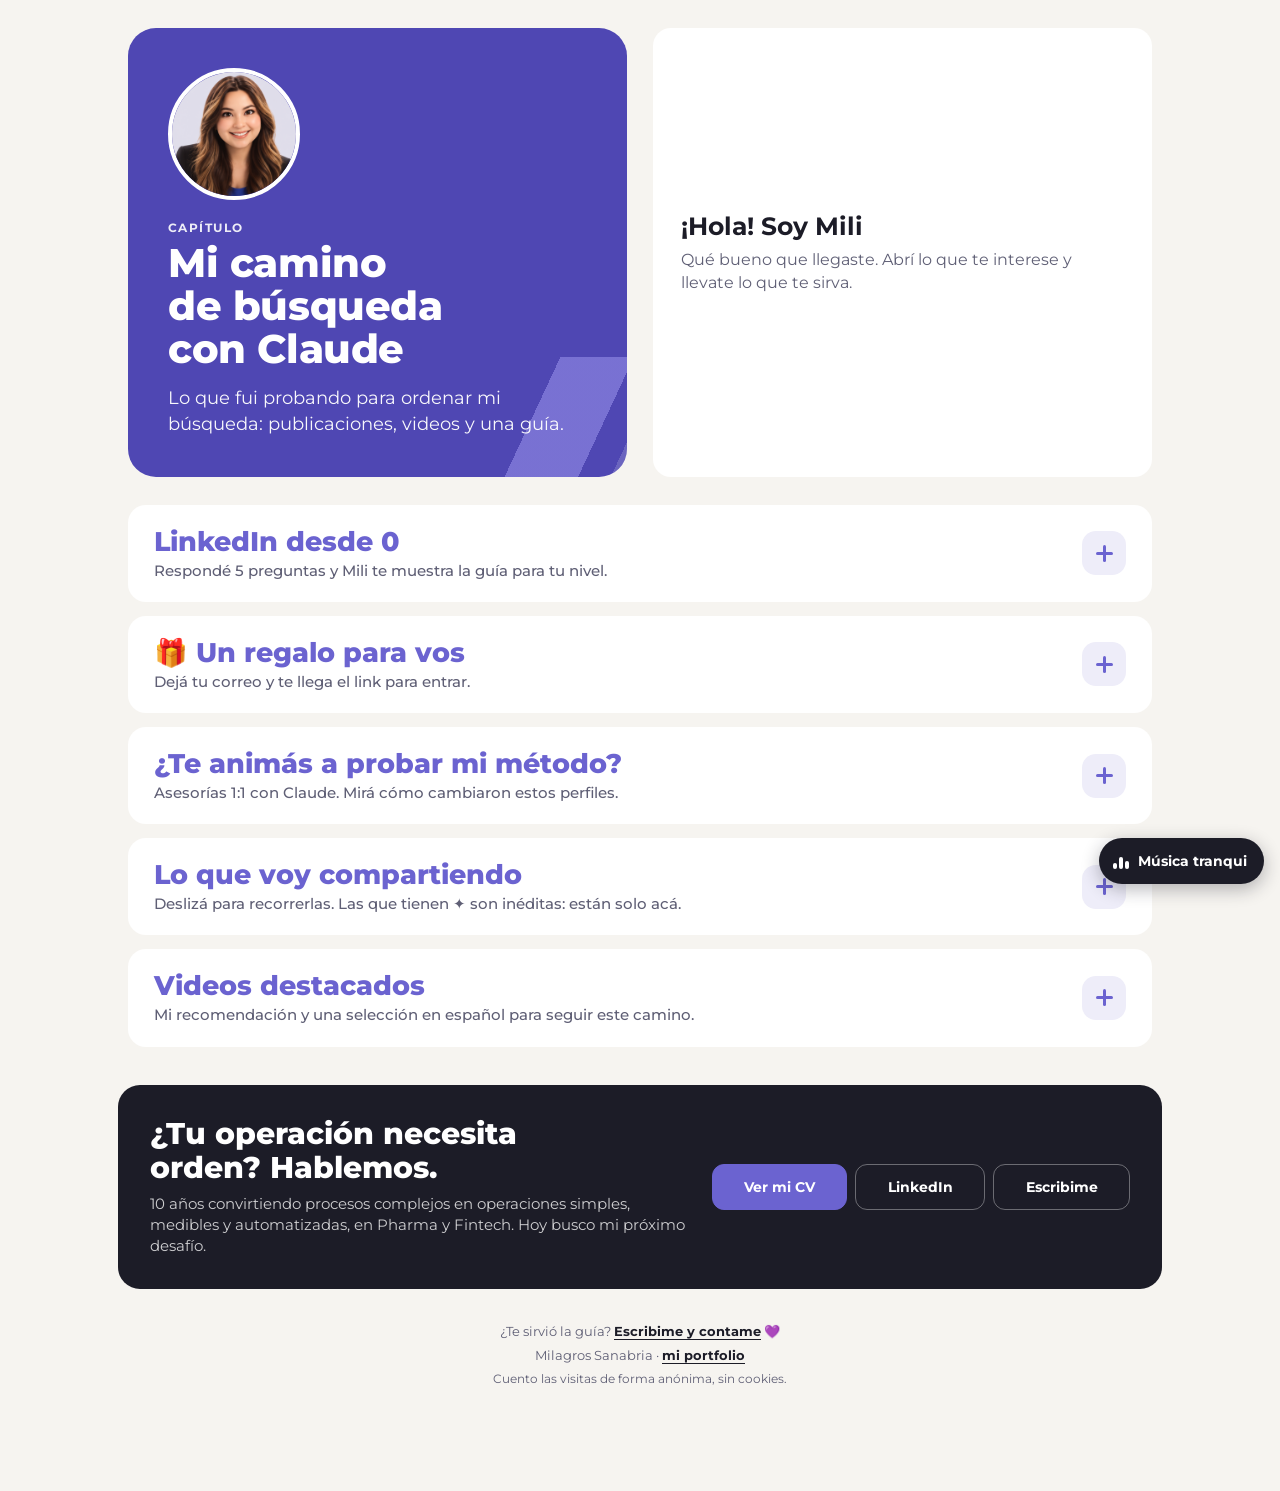
==== mi-camino/index.html @ 2a156b45 "Mi camino: link directo a la guía y visitas propias sin contar Co-Authored-By: Claude Opus 5.5 <nore" ====
<!doctype html>
<html lang="es">
<head>
<meta charset="utf-8">
<meta name="viewport" content="width=device-width, initial-scale=1, viewport-fit=cover">
<title>Mi camino de búsqueda con Claude · Milagros Sanabria</title>
<meta name="description" content="Capítulo de Milagros Sanabria: cómo ordenó su búsqueda laboral con Claude, sus publicaciones, videos y su guía completa con 10 prompts clave.">
<meta property="og:type" content="website">
<meta property="og:locale" content="es_AR">
<meta property="og:site_name" content="Milagros Sanabria">
<meta property="og:title" content="Mi camino de búsqueda con Claude">
<meta property="og:description" content="Publicaciones, guías y prompts para ordenar tu búsqueda laboral. Con Mili.">
<meta property="og:url" content="https://mila-ops-ia.github.io/mi-camino/">
<meta property="og:image" content="https://mila-ops-ia.github.io/mi-camino/img/og.jpg">
<meta property="og:image:width" content="1200">
<meta property="og:image:height" content="630">
<meta property="og:image:alt" content="Mili presenta Mi camino de búsqueda con Claude">
<meta name="twitter:card" content="summary_large_image">
<link href="https://fonts.googleapis.com/css2?family=Montserrat:wght@500;600;700;800&display=swap" rel="stylesheet">
<style>
:root { --violeta:#4f47b3; --medio:#6b63d0; --lila:#a29bf2; --suave:#eeedf9; --tinta:#1c1c27; --muted:#5f5f75; --fondo:#f6f4f0; --blanco:#fff; --linea:#e3e1f2; }
@media (prefers-color-scheme: dark) { :root { --violeta:#37318a; --medio:#a29bf2; --suave:#2a2842; --tinta:#f2f1fb; --muted:#b5b3cc; --fondo:#15141f; --blanco:#1f1e2e; --linea:#38365a; color-scheme:dark; } }
* { box-sizing:border-box; }
html, body { margin:0; }
html { scroll-behavior:smooth; }
@media (prefers-reduced-motion: reduce) { html { scroll-behavior:auto; } }
body { font-family:'Montserrat',Arial,sans-serif; background:var(--fondo); color:var(--tinta); }
a { color:inherit; text-decoration:none; }
a:focus-visible, button:focus-visible, .pista:focus-visible { outline:2px solid var(--medio); outline-offset:2px; }
.hoja { max-width:560px; margin:0 auto; }
.cab { background:var(--violeta); color:#fff; border-radius:0 0 28px 28px; padding:30px 26px; position:relative; overflow:hidden; text-align:center; }
.cab::after { content:''; position:absolute; right:-90px; bottom:-70px; width:320px; height:190px; background:linear-gradient(115deg,transparent 40%,rgba(162,155,242,.5) 40%,rgba(162,155,242,.5) 58%,transparent 58%,transparent 66%,rgba(255,255,255,.16) 66%,rgba(255,255,255,.16) 80%,transparent 80%); }
.cab > * { position:relative; z-index:1; }
.foto { width:112px; height:112px; border-radius:50%; object-fit:cover; border:4px solid #fff; margin:0 auto 12px; display:block; }
.eti { font-size:12px; font-weight:700; letter-spacing:.12em; text-transform:uppercase; opacity:.9; }
.cab h1 { margin:6px 0 0; font-size:27px; line-height:1.14; font-weight:800; letter-spacing:-.01em; text-wrap:balance; }
.cab p { margin:10px auto 0; font-size:15px; opacity:.96; max-width:360px; line-height:1.45; }
.mili { display:flex; gap:14px; align-items:flex-start; background:var(--blanco); border-radius:18px; padding:16px 18px; margin:16px 18px 0; }
.mili img { width:64px; height:64px; flex:none; border-radius:50%; object-fit:cover; object-position:50% 25%; border:2px solid var(--lila); background:#eeedf9; }
.mili b { font-size:16px; }
.mili p { margin:4px 0 0; font-size:13.5px; color:var(--muted); line-height:1.45; }
.lista { display:flex; flex-direction:column; gap:10px; padding:12px 18px 0; }
.enl { display:flex; align-items:center; gap:14px; background:var(--blanco); border-radius:18px; padding:16px 18px; transition:transform .12s; }
.enl:active { transform:scale(.985); }
.enl.prin { background:#1c1c27; color:#fff; }
.ico { width:44px; height:44px; flex:none; border-radius:14px; background:var(--suave); color:var(--medio); display:grid; place-items:center; }
.ico svg { width:22px; height:22px; fill:none; stroke:currentColor; stroke-width:2; stroke-linecap:round; stroke-linejoin:round; }
.prin .ico { background:#6b63d0; color:#fff; }
.txt { flex:1; min-width:0; display:flex; flex-direction:column; gap:1px; }
.txt b { font-size:17px; }
.txt small { font-size:13px; color:var(--muted); line-height:1.35; }
.prin .txt small { color:rgba(255,255,255,.75); }
.flecha { font-weight:800; color:var(--medio); font-size:18px; }
.prin .flecha { color:#fff; }

.pubs { max-width:1080px; margin:0 auto; padding:38px 18px 20px; }
.pubs > h2 { margin:0; font-size:27px; line-height:1.15; font-weight:800; color:var(--medio); text-wrap:balance; }
.pubs > p { margin:6px 0 0; color:var(--muted); font-size:14.5px; line-height:1.45; }
.chips { display:flex; gap:8px; overflow-x:auto; padding:16px 2px 14px; margin-inline:-2px; scrollbar-width:none; }
.chips::-webkit-scrollbar { display:none; }
.chip { flex:none; font:700 13.5px 'Montserrat',Arial,sans-serif; color:var(--tinta); background:var(--blanco); border:1.5px solid var(--linea); border-radius:999px; padding:10px 15px; cursor:pointer; }
.chip[aria-selected="true"] { background:var(--medio); border-color:var(--medio); color:var(--fondo); }
.visor { display:grid; gap:16px; background:var(--blanco); border-radius:22px; padding:12px; }
.marco { position:relative; min-width:0; }
.pista { display:flex; overflow-x:auto; scroll-snap-type:x mandatory; border-radius:14px; scrollbar-width:none; cursor:grab; touch-action:pan-x pan-y; aspect-ratio:4/5; background:var(--suave); user-select:none; -webkit-user-select:none; }
.pista::-webkit-scrollbar { display:none; }
.pista.arrastrando { cursor:grabbing; scroll-snap-type:none; }
.placa { flex:0 0 100%; width:100%; height:100%; scroll-snap-align:start; scroll-snap-stop:always; }
.placa img { display:block; width:100%; height:100%; object-fit:cover; pointer-events:none; -webkit-user-drag:none; }
.propia { display:flex; flex-direction:column; justify-content:center; gap:14px; padding:9%; height:100%; background:#1c1c27; color:#fff; }
.propia.clara { background:#f6f4f0; color:#1c1c27; }
.propia span { font-size:clamp(11px,2.8vw,13px); font-weight:800; letter-spacing:.09em; text-transform:uppercase; color:#a29bf2; }
.propia.clara span { color:#4f47b3; }
.propia h3 { margin:0; font-size:clamp(29px,7vw,42px); line-height:1.08; font-weight:800; text-wrap:balance; }
.propia h3 em { font-style:normal; color:#a29bf2; }
.propia p { margin:0; font-size:clamp(17px,4.2vw,23px); line-height:1.35; font-weight:600; }
.propia .antes { font-weight:500; color:#5f5f75; }
.propia hr { width:42px; margin:2px 0; border:0; border-top:3px solid #6b63d0; }
.nav { position:absolute; top:50%; width:44px; height:44px; margin-top:-22px; border:0; border-radius:50%; background:rgba(28,28,39,.84); color:#fff; font:800 22px/1 'Montserrat',Arial,sans-serif; cursor:pointer; display:grid; place-items:center; }
.nav.ant { left:8px; } .nav.sig { right:8px; }
.nav[disabled] { opacity:0; pointer-events:none; }
.puntos { display:flex; justify-content:center; align-items:center; gap:6px; min-height:26px; padding-top:9px; }
.punto { width:8px; height:8px; border-radius:50%; border:0; padding:0; background:var(--linea); cursor:pointer; position:relative; }
.punto::after { content:''; position:absolute; inset:-9px -3px; }
.punto[aria-current="true"] { width:22px; border-radius:6px; background:var(--medio); }
.cuerpo { min-width:0; padding:4px 8px 10px; display:flex; flex-direction:column; gap:10px; }
.quien { display:flex; align-items:center; gap:10px; }
.quien img { width:44px; height:44px; border-radius:50%; object-fit:cover; }
.quien b { display:block; font-size:15px; }
.quien small { color:var(--muted); font-size:12.5px; }
.sello { align-self:flex-start; font-size:11.5px; font-weight:800; letter-spacing:.06em; text-transform:uppercase; color:var(--fondo); background:var(--medio); border-radius:6px; padding:4px 8px; }
.cuerpo h3 { margin:2px 0 0; font-size:21px; line-height:1.2; font-weight:800; text-wrap:balance; }
.texto { margin:0; font-size:14.5px; font-weight:500; line-height:1.58; white-space:pre-line; overflow-wrap:anywhere; }
.siguiente { align-self:flex-start; margin-top:auto; font:700 14px 'Montserrat',Arial,sans-serif; color:var(--medio); background:none; border:0; padding:11px 0; cursor:pointer; }
.acceso { max-width:1080px; margin:0 auto; padding:30px 18px 6px; scroll-margin-top:12px; }
.acceso > h2 { margin:0; font-size:27px; line-height:1.15; font-weight:800; color:var(--medio); text-wrap:balance; }
.acceso > p { margin:6px 0 16px; color:var(--muted); font-size:14.5px; line-height:1.45; }
.acceso .lista { padding:0; }
.pubs, .videos { scroll-margin-top:12px; }
.miniindice { display:flex; flex-wrap:wrap; gap:6px; margin-top:11px; }
.miniindice a { font-size:12.5px; font-weight:700; color:var(--medio); background:var(--suave); border-radius:999px; padding:9px 12px; }
.miniindice a:hover { text-decoration:underline; }
.li0 { max-width:1080px; margin:0 auto; padding:30px 18px 6px; scroll-margin-top:12px; }
.li0 > h2 { margin:0; font-size:27px; line-height:1.15; font-weight:800; color:var(--medio); text-wrap:balance; }
.li0 > p { margin:6px 0 16px; color:var(--muted); font-size:14.5px; line-height:1.45; }
.liguia { display:grid; gap:14px; min-width:0; }
.licaja { background:var(--blanco); border-radius:22px; padding:20px 18px; display:grid; gap:16px; min-width:0; }
.limili { display:flex; gap:13px; align-items:flex-start; min-width:0; }
.limili img { width:62px; height:62px; flex:none; border-radius:50%; object-fit:cover; object-position:50% 25%; border:2px solid var(--lila); background:#eeedf9; }
.limili div { min-width:0; background:var(--suave); border-radius:4px 15px 15px 15px; padding:11px 14px; }
.limili b { display:block; font-size:11px; letter-spacing:.09em; text-transform:uppercase; color:var(--medio); }
.limili h3 { margin:2px 0 0; font-size:18px; line-height:1.25; font-weight:800; text-wrap:balance; outline:0; }
.limili p { margin:3px 0 0; font-size:14px; line-height:1.45; font-weight:500; }
.libarra { height:7px; border-radius:7px; background:var(--suave); overflow:hidden; }
.libarra i { display:block; height:100%; background:var(--medio); border-radius:7px; transition:width .25s; }
.liop { display:grid; gap:9px; }
.liop button { width:100%; text-align:left; font:600 14.5px/1.35 'Montserrat',Arial,sans-serif; color:var(--tinta); background:transparent; border:1.5px solid var(--linea); border-radius:13px; padding:13px 14px; min-height:48px; cursor:pointer; }
.liop button:hover { border-color:var(--medio); background:var(--suave); }
.liop button:focus-visible, .liacc button:focus-visible, .liniveles button:focus-visible, .licopia button:focus-visible { outline:2px solid var(--medio); outline-offset:2px; }
.liacc { display:flex; justify-content:space-between; align-items:center; gap:10px; color:var(--muted); font-size:12.5px; font-weight:600; }
.liacc button { font:700 13.5px 'Montserrat',Arial,sans-serif; color:var(--medio); background:none; border:0; padding:10px 0; cursor:pointer; }
.liniveles { display:flex; gap:7px; overflow-x:auto; scrollbar-width:none; padding:2px; }
.liniveles::-webkit-scrollbar { display:none; }
.liniveles button { flex:none; font:700 13px 'Montserrat',Arial,sans-serif; color:var(--tinta); background:transparent; border:1.5px solid var(--linea); border-radius:999px; padding:10px 14px; cursor:pointer; }
.liniveles button[aria-pressed="true"] { background:var(--medio); border-color:var(--medio); color:var(--fondo); }
.lipasos { list-style:none; margin:0; padding:0; display:grid; gap:0; counter-reset:li; }
.lipasos li { counter-increment:li; display:grid; grid-template-columns:34px minmax(0,1fr); gap:11px; padding:11px 0; border-bottom:1px solid var(--linea); }
.lipasos li:last-child { border-bottom:0; }
.lipasos li::before { content:counter(li); width:34px; height:34px; border-radius:50%; background:var(--medio); color:var(--fondo); font-weight:800; font-size:14px; display:grid; place-items:center; }
.lipasos b { display:block; font-size:15px; line-height:1.3; }
.lipasos span { display:block; margin-top:2px; color:var(--muted); font-size:13.5px; line-height:1.45; font-weight:500; }
.licopia { background:#24233a; color:#f1f0ff; border-radius:13px; overflow:hidden; min-width:0; }
.licopia > div { display:flex; justify-content:space-between; align-items:center; gap:10px; padding:7px 8px 7px 14px; border-bottom:1px solid rgba(255,255,255,.14); font-size:12px; font-weight:700; }
.licopia button { font:700 12px 'Montserrat',Arial,sans-serif; color:#f1f0ff; background:rgba(255,255,255,.14); border:0; border-radius:7px; padding:8px 12px; cursor:pointer; }
.licopia pre { margin:0; padding:13px 14px; font:13px/1.55 ui-monospace,Menlo,monospace; white-space:pre-wrap; overflow-wrap:anywhere; }
@media screen and (min-width:900px) {
  .li0 { padding:34px 28px 6px; }
  .li0 > h2 { font-size:34px; }
  .licaja { padding:26px; }
  .liop { grid-template-columns:repeat(3,minmax(0,1fr)); }
  .liguia { display:grid; grid-template-columns:minmax(0,1.05fr) minmax(0,1fr); gap:26px; align-items:start; }
}
.videos { max-width:1080px; margin:0 auto; padding:26px 18px 6px; }
.videos > h2 { margin:0; font-size:27px; line-height:1.15; font-weight:800; color:var(--medio); text-wrap:balance; }
.videos > p { margin:6px 0 16px; color:var(--muted); font-size:14.5px; line-height:1.45; }
.vfiltros { display:flex; gap:8px; overflow-x:auto; padding:0 2px 14px; margin-inline:-2px; scrollbar-width:none; }
.vfiltros::-webkit-scrollbar { display:none; }
.chip[aria-pressed="true"] { background:var(--medio); border-color:var(--medio); color:var(--fondo); }
.vpista { display:flex; gap:12px; overflow-x:auto; scroll-snap-type:x proximity; scrollbar-width:none; cursor:grab; padding-bottom:4px; user-select:none; -webkit-user-select:none; }
.vpista::-webkit-scrollbar { display:none; }
.vpista.arrastrando { cursor:grabbing; scroll-snap-type:none; }
.vpista.arrastrando .play, .vpista.arrastrando a { pointer-events:none; }
.video { flex:0 0 min(86%,340px); scroll-snap-align:start; display:flex; flex-direction:column; gap:12px; background:var(--blanco); border-radius:20px; padding:10px; min-width:0; }
.video.fav { box-shadow:inset 0 0 0 2px var(--medio); }
.dur { position:absolute; right:7px; bottom:7px; background:rgba(28,28,39,.88); color:#fff; font-size:11.5px; font-style:normal; font-weight:700; border-radius:5px; padding:3px 6px; }
.vnav { display:none; justify-content:flex-end; gap:8px; padding-top:10px; }
.vnav button { width:44px; height:44px; border-radius:50%; border:1.5px solid var(--linea); background:var(--blanco); color:var(--tinta); font:800 20px/1 'Montserrat',Arial,sans-serif; cursor:pointer; }
.vnav button:disabled { opacity:.35; cursor:default; }
.vnota { margin:10px 0 0; color:var(--muted); font-size:12.5px; line-height:1.45; }
.pantalla { position:relative; aspect-ratio:16/9; border-radius:14px; overflow:hidden; background:#1c1c27; min-width:0; }
.pantalla iframe { position:absolute; inset:0; width:100%; height:100%; border:0; }
.play { position:absolute; inset:0; width:100%; height:100%; padding:0; border:0; background:none; cursor:pointer; display:block; }
.play img { display:block; width:100%; height:100%; object-fit:cover; }
.play span { position:absolute; left:50%; top:50%; width:68px; height:48px; margin:-24px 0 0 -34px; border-radius:13px; background:#6b63d0; display:grid; place-items:center; transition:transform .12s; }
.play:hover span { transform:scale(1.08); }
.play svg { width:22px; height:22px; fill:#fff; }
.play:focus-visible { outline:3px solid var(--lila); outline-offset:-3px; }
.dato { min-width:0; padding:2px 8px 8px; display:flex; flex-direction:column; gap:7px; justify-content:center; }
.estrellas { color:#e8a100; font-size:21px; letter-spacing:2px; line-height:1; }
.dato small { color:var(--muted); font-size:12.5px; font-weight:700; }
.dato { flex:1; justify-content:flex-start; }
.dato h3 { margin:0; font-size:16.5px; line-height:1.25; font-weight:800; }
.dato p { margin:0; color:var(--muted); font-size:13.5px; font-weight:500; line-height:1.45; }
.dato a { align-self:flex-start; margin-top:auto; color:var(--medio); font-size:13.5px; font-weight:700; padding-block:9px; }
.estrellas { font-size:17px; }
@media screen and (min-width:900px) {
  .mili { align-items:center; }
  .videos { padding:30px 28px 6px; }
  .videos > h2 { font-size:34px; }
  .video { flex-basis:330px; }
  .vnav { display:flex; }
}
.contratar { max-width:1044px; margin:34px 18px 0; padding:26px 22px; display:grid; gap:18px; background:#1c1c27; color:#fff; border-radius:22px; scroll-margin-top:12px; }
.contratar h2 { margin:0; font-size:25px; line-height:1.16; font-weight:800; text-wrap:balance; }
.contratar p { margin:8px 0 0; color:rgba(255,255,255,.78); font-size:14.5px; line-height:1.45; }
.botones { display:flex; flex-wrap:wrap; gap:8px; }
.botones a { flex:1 1 auto; text-align:center; min-height:46px; display:grid; place-items:center; padding:0 17px; border-radius:12px; border:1.5px solid rgba(255,255,255,.35); font-size:14px; font-weight:700; }
.botones a.fuerte { background:#6b63d0; border-color:#6b63d0; }
.botones a:focus-visible { outline:2px solid var(--lila); outline-offset:2px; }
@media screen and (min-width:900px) {
  .contratar { margin:38px auto 0; width:calc(100% - 56px); grid-template-columns:minmax(0,1.3fr) minmax(0,1fr); align-items:center; padding:32px; }
  .contratar h2 { font-size:30px; }
}
.pie small { font-size:11.5px; }
.pie { text-align:center; font-size:13px; color:var(--muted); padding:18px 18px 88px; line-height:1.8; }
.pedido { display:grid; gap:8px; background:var(--blanco); border-radius:18px; padding:15px 16px; scroll-margin-top:16px; }
.pedido label { font-size:15px; font-weight:800; }
.fila { display:flex; gap:8px; min-width:0; }
.pedido input[type=email] { flex:1; min-width:0; font:500 16px 'Montserrat',Arial,sans-serif; color:var(--tinta); background:transparent; border:1.5px solid var(--linea); border-radius:11px; padding:11px 12px; }
.pedido input[type=email]:focus-visible, .pedido button:focus-visible { outline:2px solid var(--medio); outline-offset:1px; }
.pedido button { flex:none; font:700 14px 'Montserrat',Arial,sans-serif; color:#fff; background:#6b63d0; border:0; border-radius:11px; padding:0 15px; min-height:46px; cursor:pointer; }
.pedido button:disabled { opacity:.65; cursor:wait; }
.trampa { position:absolute; left:-9999px; width:1px; height:1px; opacity:0; }
#estado { margin:0; color:var(--muted); font-size:12.5px; line-height:1.4; }
#estado.bien { color:var(--medio); font-weight:700; }
#estado.mal { color:#c0392b; font-weight:600; }
#estado a { text-decoration:underline; overflow-wrap:anywhere; }
.musica { position:fixed; z-index:20; right:max(16px,env(safe-area-inset-right,0px)); bottom:max(16px,env(safe-area-inset-bottom,0px)); min-height:46px; display:flex; align-items:center; gap:9px; padding:0 17px 0 14px; border:0; border-radius:999px; background:#1c1c27; color:#fff; font:700 13.5px 'Montserrat',Arial,sans-serif; box-shadow:0 5px 18px rgba(28,28,39,.32); cursor:pointer; }
.musica:focus-visible { outline:2px solid var(--lila); outline-offset:2px; }
.musica[aria-pressed="true"] { background:#6b63d0; }
.barras { display:flex; align-items:flex-end; gap:2px; width:16px; height:15px; }
.barras i { flex:1; height:35%; background:currentColor; border-radius:2px; }
.barras i:nth-child(2) { height:75%; } .barras i:nth-child(3) { height:50%; }
.musica[aria-pressed="true"] .barras i { animation:barra 1.5s ease-in-out infinite alternate; }
.musica[aria-pressed="true"] .barras i:nth-child(2) { animation-delay:-.5s; }
.musica[aria-pressed="true"] .barras i:nth-child(3) { animation-delay:-1s; }
@keyframes barra { from { height:25%; } to { height:100%; } }
@media (prefers-reduced-motion: reduce) { .musica .barras i { animation:none !important; } }
.pie a { color:var(--tinta); font-weight:700; text-decoration:underline; text-underline-offset:3px; }
@media screen and (min-width:900px) {
  .hoja { max-width:1080px; padding:28px 28px 0; display:grid; grid-template-columns:1fr 1fr; gap:0 26px; align-items:stretch; }
  .cab { grid-column:1; grid-row:1; border-radius:28px; display:flex; flex-direction:column; justify-content:center; padding:40px; text-align:left; }
  .cab .foto { width:132px; height:132px; margin:0 0 20px; }
  .cab h1 { font-size:40px; line-height:1.08; }
  .cab p { margin:14px 0 0; font-size:18px; max-width:420px; }
  .mili { grid-column:2; margin:0; }
  .mili { gap:22px; padding:28px; }
  .mili img { width:116px; height:116px; }
  .mili b { font-size:25px; }
  .mili p { font-size:16px; margin-top:7px; }
  .acceso { padding:34px 28px 6px; }
  .acceso > h2 { font-size:34px; }
  .acceso .lista { display:grid; grid-template-columns:1fr 1fr; gap:12px; align-items:stretch; padding:0; }
  .pubs { padding:44px 28px 20px; }
  .pubs > h2 { font-size:34px; }
  .visor { grid-template-columns:minmax(0,440px) minmax(0,1fr); gap:30px; padding:16px; }
  .cuerpo { padding:12px 18px 8px 0; max-height:600px; overflow-y:auto; }
  .texto { font-size:15px; }
}

/* Caminito de asesorías */
.as-camino { max-width:1080px; margin:0 auto; padding:30px 18px 6px; scroll-margin-top:12px; }
.as-camino h2 { margin:0; max-width:18ch; font-size:27px; line-height:1.15; font-weight:800; color:var(--medio); text-wrap:balance; }
.as-camino button:focus-visible, .as-camino a:focus-visible { outline:3px solid var(--lila); outline-offset:3px; }
.as-cabeza { display:flex; flex-wrap:wrap; justify-content:space-between; align-items:flex-end; gap:14px 28px; margin-bottom:18px; }
.as-casos { display:inline-flex; max-width:100%; padding:4px; border-radius:999px; background:var(--suave); }
.as-casos button { font:700 13.5px 'Montserrat',Arial,sans-serif; color:var(--tinta); background:transparent; border:0; border-radius:999px; padding:11px 16px; min-height:44px; cursor:pointer; white-space:nowrap; }
.as-casos button[aria-pressed="true"] { background:var(--medio); color:var(--fondo); }
.as-panel { border-radius:28px; padding:48px 18px 16px; background-color:#4f47b3; background-image:radial-gradient(rgba(255,255,255,.14) 1.5px, transparent 1.6px); background-size:24px 24px; color:#fff; }
.as-tablero { position:relative; display:grid; grid-template-columns:repeat(2,minmax(0,1fr)); grid-auto-rows:172px; gap:44px 12px; }
.as-tablero svg { position:absolute; inset:0; width:100%; height:100%; overflow:visible; pointer-events:none; }
#as-base { fill:none; stroke:rgba(255,255,255,.42); stroke-width:6; stroke-linecap:round; stroke-linejoin:round; stroke-dasharray:2 14; }
#as-hecho { fill:none; stroke:#fff; stroke-width:7; stroke-linecap:round; stroke-linejoin:round; transition:stroke-dashoffset .38s ease; }
.as-tarjeta { position:relative; z-index:1; min-width:0; width:100%; height:100%; padding:0; border:0; background:none; color:inherit; font-family:inherit; text-align:left; cursor:pointer; perspective:900px; }
.as-tarjeta:nth-of-type(3) { grid-area:2/2; } .as-tarjeta:nth-of-type(4) { grid-area:2/1; } .as-tarjeta:nth-of-type(5) { grid-area:3/1; } .as-tarjeta:nth-of-type(6) { grid-area:3/2; }
.as-gira { display:block; position:relative; width:100%; height:100%; transform-style:preserve-3d; transition:transform .5s cubic-bezier(.3,1.25,.5,1); }
.as-tarjeta:hover .as-frente { border-color:#fff; }
.as-tarjeta.vuelta .as-gira { transform:rotateY(180deg); }
.as-cara { position:absolute; inset:0; display:flex; flex-direction:column; gap:6px; padding:15px 13px 12px; border-radius:18px; overflow:hidden; backface-visibility:hidden; -webkit-backface-visibility:hidden; }
.as-frente { background:#3d3695; border:2px solid rgba(255,255,255,.28); color:#fff; }
.as-dorso { transform:rotateY(180deg); background:var(--blanco); color:var(--tinta); box-shadow:0 10px 22px rgba(20,18,60,.3); }
.as-num { font-size:11px; font-weight:800; letter-spacing:.07em; text-transform:uppercase; opacity:.82; }
.as-dorso .as-num { color:var(--medio); opacity:1; }
.as-etapa { margin-top:auto; font-size:10.5px; font-weight:800; letter-spacing:.09em; text-transform:uppercase; }
.as-frente .as-etapa { color:#d6d2ff; } .as-dorso .as-etapa { color:#16795a; }
.as-frente strong { font-size:16px; line-height:1.22; font-weight:700; color:#fff; }
.as-dorso strong { font-size:16px; line-height:1.18; font-weight:800; overflow-wrap:anywhere; }
.as-mili { position:absolute; z-index:4; left:0; top:0; width:56px; height:56px; margin:-47px 0 0 -28px; border:3px solid #fff; border-radius:50%; background:#eeedf9 url("img/mili.png") center 20%/cover; box-shadow:0 6px 14px rgba(20,18,60,.42); pointer-events:none; transition:transform .38s cubic-bezier(.3,1.35,.5,1); }
.as-mili.as-salta { animation:as-salto .38s ease; }
@keyframes as-salto { 40% { margin-top:-66px; } }
.as-fin { display:flex; flex-direction:column; gap:12px; justify-content:center; min-height:104px; margin-top:20px; padding:15px 16px; border-radius:18px; background:var(--blanco); color:var(--tinta); }
.as-fin p { margin:0; font-size:14.5px; line-height:1.42; font-weight:600; }
.as-fin p b { color:var(--medio); }
.as-fin a { display:grid; place-items:center; min-height:46px; padding:0 18px; border-radius:13px; background:var(--medio); color:var(--fondo); font-size:14px; font-weight:800; text-decoration:none; }
.as-fin a[hidden] { display:none; }
.as-sub { margin:7px 0 0; color:var(--muted); font-size:14.5px; line-height:1.45; }
.as-nota { margin:11px 2px 0; color:var(--muted); font-size:12px; line-height:1.4; }
@media (min-width:820px) {
  .as-camino { padding:34px 28px 6px; }
  .as-camino h2 { font-size:34px; max-width:none; }
  .as-panel { padding:54px 30px 22px; }
  .as-tablero { grid-template-columns:repeat(3,minmax(0,1fr)); grid-auto-rows:178px; gap:54px 24px; }
  .as-tarjeta:nth-of-type(3) { grid-area:1/3; } .as-tarjeta:nth-of-type(4) { grid-area:2/3; } .as-tarjeta:nth-of-type(5) { grid-area:2/2; } .as-tarjeta:nth-of-type(6) { grid-area:2/1; }
  .as-cara { padding:19px 20px 16px; }
  .as-frente strong { font-size:20px; } .as-dorso strong { font-size:22px; }
  .as-num { font-size:12px; } .as-etapa { font-size:11.5px; }
  .as-fin { flex-direction:row; align-items:center; justify-content:space-between; gap:22px; min-height:82px; padding:14px 22px; }
  .as-fin a { flex:none; }
}
@media (prefers-reduced-motion: reduce) { .as-gira, .as-mili, #as-hecho { transition:none; } .as-mili.as-salta { animation:none; } }

/* Secciones que se abren con + (mismo diseño de marca) */
section.acordeon { max-width:1080px; margin:12px auto 0; padding:0 18px; scroll-margin-top:10px; }
.hoja + section.acordeon { margin-top:24px; }
section.acordeon > h2 { margin:0; max-width:none; font:inherit; letter-spacing:normal; color:inherit; }
.acc-boton { width:100%; display:grid; grid-template-columns:minmax(0,1fr) 44px; align-items:center; gap:14px; padding:17px 18px; border:0; border-radius:18px; background:var(--blanco); color:var(--tinta); font-family:'Montserrat',Arial,sans-serif; text-align:left; cursor:pointer; transition:transform .12s; }
.acc-boton:active { transform:scale(.99); }
.acc-boton:focus-visible { outline:2px solid var(--medio); outline-offset:2px; }
.acc-texto { display:block; min-width:0; }
.acc-titulo { display:block; font-size:21px; line-height:1.18; font-weight:800; color:var(--medio); text-wrap:balance; }
.acc-desc { display:block; margin-top:3px; color:var(--muted); font-size:13.5px; line-height:1.4; font-weight:500; }
.acc-mas { position:relative; width:44px; height:44px; border-radius:14px; background:var(--suave); transition:transform .25s ease, background .2s; }
.acc-mas::before, .acc-mas::after { content:''; position:absolute; left:50%; top:50%; width:17px; height:3px; margin:-1.5px 0 0 -8.5px; border-radius:3px; background:var(--medio); transition:background .2s; }
.acc-mas::after { transform:rotate(90deg); }
.acc-boton[aria-expanded="true"] .acc-mas { transform:rotate(45deg); background:var(--medio); }
.acc-boton[aria-expanded="true"] .acc-mas::before, .acc-boton[aria-expanded="true"] .acc-mas::after { background:var(--fondo); }
.acc-cuerpo { padding:14px 0 12px; animation:acc-entra .28s ease; }
.acc-cuerpo[hidden] { display:none; }
@keyframes acc-entra { from { opacity:0; transform:translateY(-6px); } to { opacity:1; transform:none; } }
.acc-cuerpo .as-cabeza { justify-content:flex-start; margin-bottom:14px; }
.acc-cuerpo .chips { padding-top:2px; }
@media (min-width:820px) {
  section.acordeon { padding:0 28px; margin-top:14px; }
  .hoja + section.acordeon { margin-top:28px; }
  .acc-boton { padding:21px 26px; }
  .acc-titulo { font-size:27px; }
  .acc-desc { font-size:14.5px; }
}
@media (prefers-reduced-motion: reduce) { .acc-cuerpo { animation:none; } .acc-mas, .acc-boton { transition:none; } }

.contador { max-width:1044px; margin:14px 18px 0; padding:24px 20px; display:flex; align-items:center; justify-content:center; gap:14px; background:#4f47b3; color:#fff; border-radius:22px; text-align:left; }
.contador[hidden] { display:none; }
.contador b { font-size:48px; line-height:1; font-weight:800; letter-spacing:-.02em; font-variant-numeric:tabular-nums; }
.contador span { font-size:16px; line-height:1.25; font-weight:700; }
@media (min-width:900px) { .contador { margin:14px auto 0; width:calc(100% - 56px); padding:26px; } .contador b { font-size:58px; } .contador span { font-size:20px; } }
</style>
</head>
<body>
<div class="hoja">
  <header class="cab">
    <img class="foto" src="img/mili.png" alt="Mili, el avatar de Milagros">
    <span class="eti">Capítulo</span>
    <h1>Mi camino de búsqueda con Claude</h1>
    <p>Lo que fui probando para ordenar mi búsqueda: publicaciones, videos y una guía.</p>
  </header>

  <section class="mili" aria-label="Bienvenida de Mili">
    <div><b>¡Hola! Soy Mili</b><p>Qué bueno que llegaste. Abrí lo que te interese y llevate lo que te sirva.</p>
    </div>
  </section>

</div>

<section class="li0" id="linkedin" aria-labelledby="t-li">
  <h2 id="t-li">LinkedIn desde 0</h2>
  <p>Respondé 5 preguntas y Mili te muestra la guía para tu nivel.</p>
  <div class="licaja" id="licaja"></div>
</section>

<section class="acceso" id="guia" aria-labelledby="t-guia">
  <h2 id="t-guia"><span aria-hidden="true">🎁</span> Un regalo para vos</h2>
  <p>Dejá tu correo y te llega el link para entrar.</p>
  <nav class="lista" aria-label="Accesos">
    <a class="enl prin" href="guia/"><span class="ico"><svg viewBox="0 0 24 24"><path d="M3 6l6-3 6 3 6-3v15l-6 3-6-3-6 3z"/><path d="M9 3v15M15 6v15"/></svg></span><span class="txt"><b>Guía completa + mis 10 prompts clave</b><small>Copiá, pegá y ordená tu búsqueda · con contraseña</small></span><span class="flecha">›</span></a>
    <form class="pedido" id="pedir" novalidate>
      <label for="correo">Recibí la guía en tu correo</label>
      <div class="fila">
        <input id="correo" name="email" type="email" inputmode="email" autocomplete="email" autocapitalize="none" spellcheck="false" placeholder="tu@correo.com" required maxlength="254">
        <button id="enviar" type="submit">Enviármela</button>
      </div>
      <input class="trampa" name="website" type="text" tabindex="-1" autocomplete="off" aria-hidden="true">
      <p id="estado" role="status">Uso tu correo solo para enviarte la guía.</p>
    </form>
  </nav>
</section>

<section class="as-camino" id="asesorias" aria-labelledby="t-asesorias">
  <div class="as-cabeza">
    <div><h2 id="t-asesorias">¿Te animás a probar mi método?</h2><p class="as-sub">Asesorías 1:1 con Claude. Mirá cómo cambiaron estos perfiles.</p></div>
    <div class="as-casos" id="as-casos" role="group" aria-label="Elegí un camino"></div>
  </div>
  <div class="as-panel">
    <div class="as-tablero" id="as-tablero">
      <svg aria-hidden="true"><path id="as-base"></path><path id="as-hecho"></path></svg>
      <span class="as-mili" id="as-mili" aria-hidden="true"></span>
    </div>
    <div class="as-fin" aria-live="polite"><p id="as-mensaje"></p><a id="as-cta" href="https://docs.google.com/forms/d/e/1FAIpQLScmbnu0aRJONMjFqXUlnXOUqYn2CMhx-JE_GlaxfeM27jq9pg/viewform" target="_blank" rel="noopener" data-evento="correo" hidden>Quiero probar tu método</a></div>
  </div>
  <p class="as-nota">Casos reales de asesorías 1:1 con Claude, contados sin nombres.</p>
</section>

<section class="pubs" id="publicaciones" aria-labelledby="t-pubs">
  <h2 id="t-pubs">Lo que voy compartiendo</h2>
  <p>Deslizá para recorrerlas. Las que tienen ✦ son inéditas: están solo acá.</p>
  <div class="chips" id="chips" role="tablist" aria-label="Publicaciones"></div>
  <article class="visor" id="visor" role="tabpanel">
    <div class="marco">
      <div style="position:relative">
        <div class="pista" id="pista" tabindex="0" aria-label="Imágenes de la publicación. Usá las flechas del teclado para recorrerlas."></div>
        <button class="nav ant" id="ant" type="button" aria-label="Imagen anterior">‹</button>
        <button class="nav sig" id="sig" type="button" aria-label="Imagen siguiente">›</button>
      </div>
      <div class="puntos" id="puntos"></div>
    </div>
    <div class="cuerpo" id="cuerpo">
      <div class="quien"><img src="img/mili.png" alt=""><div><b>Milagros Sanabria</b><small id="fecha"></small></div></div>
      <span class="sello" id="sello" hidden>Solo acá</span>
      <h3 id="titulo"></h3>
      <p class="texto" id="texto"></p>
      <button class="siguiente" id="otra" type="button"></button>
    </div>
  </article>
</section>

<section class="videos" id="videos" aria-labelledby="t-videos">
  <h2 id="t-videos">Videos destacados</h2>
  <p>Mi recomendación y una selección en español para seguir este camino.</p>
  <div class="vfiltros" id="vfiltros" role="group" aria-label="Filtrar videos por tema"></div>
  <div class="vpista" id="vpista" tabindex="0" aria-label="Videos. Deslizá para ver más."></div>
  <div class="vnav"><button id="vant" type="button" aria-label="Videos anteriores">‹</button><button id="vsig" type="button" aria-label="Videos siguientes">›</button></div>
  <p class="vnota">Son videos de sus creadores en YouTube. Las 5 estrellas son mi recomendación personal.</p>
</section>

<section class="contratar" id="contacto" aria-labelledby="t-contacto">
  <div>
    <h2 id="t-contacto">¿Tu operación necesita orden? Hablemos.</h2>
    <p>10 años convirtiendo procesos complejos en operaciones simples, medibles y automatizadas, en Pharma y Fintech. Hoy busco mi próximo desafío.</p>
  </div>
  <div class="botones">
    <a class="fuerte" href="../cv-milagros-sanabria.pdf" target="_blank" rel="noopener" data-evento="cv">Ver mi CV</a>
    <a href="https://www.linkedin.com/in/milagros-sanabria/" target="_blank" rel="noopener" data-evento="linkedin">LinkedIn</a>
    <a href="https://docs.google.com/forms/d/e/1FAIpQLScmbnu0aRJONMjFqXUlnXOUqYn2CMhx-JE_GlaxfeM27jq9pg/viewform" target="_blank" rel="noopener" data-evento="correo">Escribime</a>
  </div>
</section>

<div class="contador" id="contador" hidden aria-live="polite"><b id="visitas">0</b><span>visitas y contando 💜</span></div>

<p class="pie">¿Te sirvió la guía? <a href="https://docs.google.com/forms/d/e/1FAIpQLScmbnu0aRJONMjFqXUlnXOUqYn2CMhx-JE_GlaxfeM27jq9pg/viewform" target="_blank" rel="noopener" data-evento="comentario">Escribime y contame</a> 💜<br>Milagros Sanabria · <a href="../">mi portfolio</a><br><small>Cuento las visitas de forma anónima, sin cookies.</small></p>
<button class="musica" id="musica" type="button" aria-pressed="false"><span class="barras" aria-hidden="true"><i></i><i></i><i></i></span><span id="musicaTxt">Música tranqui</span></button>

<script>
(function () {
  var img = function (carpeta, n) { var a = []; for (var i = 1; i <= n; i++) a.push({ src: 'posts/' + carpeta + '/' + i + '.jpg' }); return a; };
  var POSTS = [
    { chip: 'Mi búsqueda', fecha: '17 de noviembre', titulo: 'Si mi trabajo es mejorar procesos, ¿por qué no mejorar el de mi propia búsqueda? ⚙️',
      texto: 'Lo encaré como cualquier proceso:\n\n→ AS-IS: me postulaba a todo, sin filtro.\n→ KPIs: definí qué roles encajan conmigo y qué me falta.\n→ Automatización: con Claude Code armé un script que cada mañana puntúa los avisos y los carga en un Sheet.\n→ TO-BE: LinkedIn y CV con logros en lugar de tareas.\n→ Mejora: a las 2 semanas medí y vi que la IA solo movía datos. La rediseñé: de 1,6 M tokens por día a cero.',
      placas: img('busqueda', 5), alt: 'Mi búsqueda' },
    { chip: "✦ ¿Funcionó?", fecha: 'Inédito · datos al 22 de noviembre', exclusivo: true, titulo: "Si mi trabajo es medir procesos, ¿por qué no medir el de mi propia búsqueda? 📊",
      texto: "Hace unas semanas rediseñé mi búsqueda con AS-IS, KPIs y TO-BE. Esta es la parte que casi nadie muestra: verificar si funcionó.\n\n→ Visitas al perfil: de 22 a 37 por semana, en promedio.\n→ Impresiones: 5.273 en 28 días.\n→ Seguidores nuevos: +300.\n→ Recruiters: 5 vieron mi perfil.\n\n¿Lo que todavía no funciona? Casi nadie entra a mi portfolio: 5 clics a mis links. Ese es mi ajuste para la próxima vuelta. 🔁\n\nSi querés medir la tuya, empezá por 3 KPIs gratis de LinkedIn: visitas al perfil, recruiters que te vieron y clics a tus links.",
      placas: img("capitulo-2", 3), alt: "Capítulo 2" },
    { chip: "✦ Mi GitHub", fecha: 'Inédito', exclusivo: true, titulo: "No soy programadora. Tengo un GitHub. 💜",
      texto: "Ninguno de mis repos nació de «quiero hacer una app». Cada uno es un proceso que fallaba y me cansé de resolver a mano.\n\n→ Cobros de préstamos en planillas sueltas → una app con rentabilidad mes a mes.\n→ Mi recorrido desparramado en PDFs → un portfolio con apps para probar en vivo.\n→ Una ciudad con 10 trámites en 10 lugares → el prototipo de mi trabajo final.\n\nLo que cambió no es la herramienta, es el orden: primero entiendo el proceso, después lo construyo con Claude Code.\n\nEn las últimas imágenes te dejo las 5 preguntas que me hago antes de automatizar y un prompt para copiar 👇",
      placas: img("github", 6), alt: "Mi GitHub" },
    { chip: "✦ Mis skills", fecha: 'Inédito', exclusivo: true, titulo: "Le mandé un audio a la IA. Y ahora sabe cómo trabajo 💜",
      texto: "Uso la IA todos los días. Y en cada conversación le volvía a explicar lo mismo: mis colores, cómo escribo, qué datos no se publican, dónde guardo cada cosa.\n\nHasta que lo miré como lo que es: un proceso que se repite. Y un proceso se documenta.\n\n→ Listé lo que hago seguido: posts, CVs, proyectos de datos y apps.\n→ Escribí las reglas con su porqué, como un instructivo para alguien nuevo en el equipo. En la IA eso se llama skill.\n→ Sumé ejemplos que ya habían funcionado.\n→ Y le mandé un audio de WhatsApp contando por qué publico y cómo hablo.\n\nLo que no salió: en el primer audio leí las preguntas en voz alta… y no las contesté 🙈 Así que nada, grabé otro.\n\nLo que más aprendí: la IA no necesita más instrucciones, necesita tu proceso escrito.",
      placas: img("skills", 6), alt: "Mis skills" },
    { chip: "✦ De principiante a experta", fecha: 'Inédito', exclusivo: true, titulo: "¿Cómo se pasa de principiante a experta? Puse mi carrera al lado de la ciencia. 🪜",
      texto: "El modelo Dreyfus (Stuart y Hubert Dreyfus, 1986) es de los más citados sobre cómo se aprende una habilidad. Propone 5 etapas, y yo las reconozco en mis 10 años.\n\nLo que más me hizo sentido: avanzar no es saber más reglas, es necesitarlas cada vez menos. No cambiaron tanto mis herramientas, cambió mi mirada.\n\nY algo que lo explica todo: el nivel es por dominio. Hoy soy experta en procesos y operaciones, y en datos estoy en competente. Por eso estoy subiendo una escalera nueva, con SQL, Python y proyectos propios.\n\nComo dice Marshall Goldsmith: lo que te trajo hasta acá no te va a llevar hasta allá.",
      placas: img("principiante-experta", 5), alt: "De principiante a experta" },
    { chip: "✦ Mi analista con Claude", fecha: 'Inédito', exclusivo: true, titulo: "Convertí a Claude en mi analista de datos. 🤯",
      texto: "Le di un Excel oficial del BCRA de 9 hojas, con encabezados combinados en 3 niveles. Esa misma tarde ya tenía 10.558 registros ordenados, un forecast y 5 gráficos.\n\nNo le pedí \"analizá esto\". Le pedí lo mismo que le pediría a un analista:\n\n→ Ordenar los datos: de 9 hojas a una sola tabla.\n→ Controlar: que la suma por canal diera el total oficial. Dio exacto.\n→ Ajustar por inflación: todos los montos a pesos de hoy.\n→ Comparar modelos contra 12 meses reales que no habían visto.\n→ Contarlo simple: un notebook con gráficos y 5 conclusiones.\n\nPero el criterio no lo pone la IA. Yo decidí qué preguntar, qué controlar y qué conclusión se sostenía con los datos. Claude escribió el código; yo revisé cada número.",
      placas: img("analista", 1), alt: "Mi analista con Claude" },
    { chip: "✦ El contexto", fecha: 'Inédito', exclusivo: true, titulo: "Dicen que mientras más senior, más corto el mail. 📧 Con la IA es al revés.",
      texto: "El \"?\" del CEO funciona porque el equipo ya sabe de qué se habla. La IA no: arranca de cero cada vez.\n\nPor eso, el que más sabe del proceso es el que más contexto le da:\n\n→ Para quién es.\n→ Qué decisión se va a tomar con eso.\n→ Qué datos hay (y cuáles faltan).\n\n\"Haceme un dashboard\" te da uno genérico. Contarle que lo mira el gerente los lunes para decidir promos te da uno que sirve.\n\nTe dejo un truco para tu próximo prompt: terminalo con \"Antes de armarlo, preguntame lo que te falte.\"",
      placas: img("contexto", 1), alt: "El contexto" },
    { chip: 'Business case', fecha: '18 de noviembre', titulo: '"Queremos un chatbot." Así empezó uno de mis últimos proyectos. 🤖',
      texto: 'Lo primero que hice no fue pedir presupuesto. Fue medir.\n\nPorque la pregunta de la dirección nunca es "¿qué IA usamos?". Es "¿vale la pena?". Y para responder eso necesitás un business case, no una demo.\n\nAsí lo armé, en 4 pasos:\n\n1️⃣ Medí el AS-IS: tiempos, volumen, personas y retrabajo. Sin línea base, no hay ROI.\n2️⃣ Traducí el problema a horas y armé dos escenarios: el ideal y el conservador (el que defendés).\n3️⃣ Puse todos los costos sobre la mesa: desarrollo, integración, uso de IA y mantenimiento.\n4️⃣ Lo convertí en una decisión: roadmap, áreas alineadas antes de la reunión, piloto y una sola página para presentar.\n\nLo que más aprendí: la IA es la parte fácil. Lo difícil es que el número sea creíble y que todos lleguen a la reunión ya de acuerdo.',
      placas: img('business-case', 1), alt: 'Infografía de business case' },
    { chip: 'Forecast', fecha: '19 de noviembre', titulo: '¿Cómo viene el consumo en Argentina? Quise responderlo con datos, no con intuición. 📊',
      texto: 'Armé un proyecto con datos públicos del INDEC para practicar algo que hoy piden muchos equipos: SQL, Google Sheets y forecast, con IA como copiloto.\n\nTodo el modelo lo armé en SQL: saqué la inflación, separé la estacionalidad con window functions, hice un forecast por provincia de una sola vez con PARTITION BY y lo probé contra 12 meses reales que el modelo no había visto. 🧠\n\nLo que más me sorprendió:\n🛒 El canal online se triplicó en la pandemia y nunca volvió al nivel de antes.\n🗺️ Cada provincia va a su ritmo.\n📅 El próximo año viene plano, y diciembre es el mes a planificar.\n\nY lo que más aprendí: un método simple le ganó a mi modelo. Antes de defender un número, conviene compararlo contra algo sencillo.\n\nClaude Code hizo el trabajo pesado. El criterio fue mío. 💜',
      placas: img('forecast', 5), alt: 'Forecast de consumo' },
    { chip: 'Mis apps', fecha: '16 de noviembre', titulo: 'Primero entiendo el proceso. Después lo automatizo.',
      texto: '3 apps que armé con Claude Code para problemas reales:\n\n📊 Cartera: reemplazó un cuaderno. Clientes, cuotas y cobranzas en un solo lugar.\n🛵 Reparto: muestra cuánto queda limpio por hora y por paquete.\n🏛️ SoyTigreYa: super-app municipal, un prototipo de la Diplomatura.\n\nLa IA escribe el código. El criterio es mío.',
      placas: img('apps', 5), alt: 'Mis apps' }
  ];

  var $ = function (id) { return document.getElementById(id); };
  var pista = $('pista'), puntos = $('puntos'), chips = $('chips'), actual = 0, indice = 0;
  var suave = function () { return matchMedia('(prefers-reduced-motion: reduce)').matches ? 'auto' : 'smooth'; };

  POSTS.forEach(function (p, i) {
    var b = document.createElement('button');
    b.type = 'button'; b.className = 'chip'; b.textContent = p.chip; b.setAttribute('role', 'tab');
    b.addEventListener('click', function () { abrir(i); });
    chips.appendChild(b);
  });

  function abrir(i, enfocar) {
    actual = i; indice = 0;
    var p = POSTS[i];
    [].forEach.call(chips.children, function (c, n) { c.setAttribute('aria-selected', n === i ? 'true' : 'false'); if (n === i) chips.scrollTo({ left: Math.max(0, c.offsetLeft - chips.offsetLeft - 24), behavior: suave() }); });
    $('fecha').textContent = p.fecha; $('titulo').textContent = p.titulo; $('texto').textContent = p.texto; $('sello').hidden = !p.exclusivo;
    $('cuerpo').scrollTop = 0;
    $('otra').textContent = 'Siguiente: ' + POSTS[(i + 1) % POSTS.length].chip.replace('✦ ', '') + ' →';
    pista.innerHTML = '';
    p.placas.forEach(function (x, n) {
      var d = document.createElement('div');
      d.className = 'placa'; d.setAttribute('role', 'group'); d.setAttribute('aria-label', 'Imagen ' + (n + 1) + ' de ' + p.placas.length);
      if (x.html) d.innerHTML = x.html;
      else { var im = new Image(); im.src = x.src; im.alt = p.alt + ', imagen ' + (n + 1); im.draggable = false; im.width = 864; im.height = 1080; if (n > 1) im.loading = 'lazy'; d.appendChild(im); }
      pista.appendChild(d);
    });
    pista.scrollLeft = 0;
    puntos.innerHTML = '';
    if (p.placas.length > 1) p.placas.forEach(function (_, n) {
      var b = document.createElement('button');
      b.type = 'button'; b.className = 'punto'; b.setAttribute('aria-label', 'Ir a la imagen ' + (n + 1));
      b.addEventListener('click', function () { ir(n); });
      puntos.appendChild(b);
    });
    pintar();
    if (enfocar) $('visor').scrollIntoView({ block: 'nearest', behavior: suave() });
  }
  function pintar() {
    var total = POSTS[actual].placas.length;
    [].forEach.call(puntos.children, function (b, n) { if (n === indice) b.setAttribute('aria-current', 'true'); else b.removeAttribute('aria-current'); });
    $('ant').disabled = indice === 0; $('sig').disabled = indice >= total - 1;
  }
  function ir(n) {
    indice = Math.max(0, Math.min(POSTS[actual].placas.length - 1, n));
    pista.scrollTo({ left: indice * pista.clientWidth, behavior: suave() });
    pintar();
  }
  $('ant').addEventListener('click', function () { ir(indice - 1); });
  $('sig').addEventListener('click', function () { ir(indice + 1); });
  $('otra').addEventListener('click', function () { abrir((actual + 1) % POSTS.length, true); });
  pista.addEventListener('keydown', function (e) {
    if (e.key === 'ArrowRight') { e.preventDefault(); ir(indice + 1); }
    if (e.key === 'ArrowLeft') { e.preventDefault(); ir(indice - 1); }
  });
  var espera;
  pista.addEventListener('scroll', function () {
    if (arrastre) return;
    clearTimeout(espera);
    espera = setTimeout(function () { var n = Math.round(pista.scrollLeft / pista.clientWidth); if (n !== indice) { indice = n; pintar(); } }, 90);
  }, { passive: true });
  addEventListener('resize', function () { pista.scrollLeft = indice * pista.clientWidth; });

  var arrastre = null;
  pista.addEventListener('pointerdown', function (e) {
    if (e.pointerType !== 'mouse' || e.button !== 0) return;
    arrastre = { x: e.clientX, left: pista.scrollLeft, id: e.pointerId };
    pista.setPointerCapture(e.pointerId);
    pista.classList.add('arrastrando');
    e.preventDefault();
    pista.focus({ preventScroll: true });
  });
  pista.addEventListener('pointermove', function (e) {
    if (arrastre && e.pointerId === arrastre.id) pista.scrollLeft = arrastre.left - (e.clientX - arrastre.x);
  });
  function soltar(e) {
    if (!arrastre || e.pointerId !== arrastre.id) return;
    var dx = e.clientX - arrastre.x, umbral = pista.clientWidth * .14, base = Math.round(arrastre.left / pista.clientWidth);
    var destino = Math.abs(dx) > umbral ? base + (dx < 0 ? 1 : -1) : base;
    arrastre = null;
    ir(destino);
    setTimeout(function () { pista.classList.remove('arrastrando'); }, 420);
  }
  pista.addEventListener('pointerup', soltar);
  pista.addEventListener('pointercancel', soltar);

  var VIDEOS = [
    { id: 'h49d1-d_fYk', tema: 'Claude', canal: 'Benjamín Cordero', dur: '6 h', fav: true, titulo: 'CLAUDE CODE 2026: Curso Completo en Español (actualizado)', nota: 'Mi favorito para entender Claude Code de punta a punta.' },
    { id: 'vnXp2Brga-U', tema: 'Búsqueda con IA', canal: 'CafeinaArtificial2.0', dur: '7 min', titulo: 'Busca Trabajo con IA: Tutorial Completo con Claude', nota: 'Claude como asistente, del CV a las postulaciones.' },
    { id: '6qs389GvzZo', tema: 'Búsqueda con IA', canal: 'Daniel Cucuma', dur: '19 min', titulo: 'Puse a Claude Code a buscar empleo por mí', nota: 'Una prueba real: buscar vacantes y adaptar el CV.' },
    { id: 'LNBjfICuEbs', tema: 'LinkedIn', canal: 'Modo Inteligente', dur: '13 min', titulo: 'Claude Cowork: la IA que usa tu navegador y automatiza tu trabajo', nota: 'Lo más cercano a completar tu perfil con Claude en el navegador.' },
    { id: 'C_xucL1NaAA', tema: 'LinkedIn', canal: 'The Hiring Revolution', dur: '34 min', titulo: 'Cómo transformar tu perfil de LinkedIn para recibir ofertas de empleo', nota: 'Para que tu perfil atraiga a quienes reclutan.' },
    { id: 'XC32YekrZ14', tema: 'LinkedIn', canal: 'Barbi Borrajo', dur: '11 min', titulo: 'Cómo mejorar y optimizar tu perfil de LinkedIn', nota: 'Tips para posicionar tu perfil.' },
    { id: 'DcBs4u7UwFQ', tema: 'CV', canal: 'Dothaking115', dur: '16 min', titulo: 'Cómo hacer un buen CV en 5 minutos que pase los filtros ATS', nota: 'Un CV que los sistemas de selección puedan leer.' },
    { id: 'ZiTm7HkE2Do', tema: 'Entrevistas', canal: 'Michelle Engelmann', dur: '6 min', titulo: 'Responde con Éxito en Entrevistas por Competencias: Domina el Método STAR', nota: 'Para contar tus logros con una estructura clara.' },
    { id: '6lQBavPOnkM', tema: 'Claude', canal: 'Claridad Artificial', dur: '20 min', titulo: 'Claude Code para los que NUNCA Han Programado (3 Casos Reales)', nota: 'Si recién arrancás y no programás.' }
  ];
  var vpista = $('vpista'), vfiltros = $('vfiltros');
  var limpio = function (t) { var d = document.createElement('div'); d.textContent = t; return d.innerHTML; };
  ['Todos', 'Búsqueda con IA', 'LinkedIn', 'CV', 'Entrevistas', 'Claude'].forEach(function (t, i) {
    var b = document.createElement('button');
    b.type = 'button'; b.className = 'chip'; b.textContent = t; b.setAttribute('aria-pressed', i === 0 ? 'true' : 'false');
    b.addEventListener('click', function () {
      [].forEach.call(vfiltros.children, function (c) { c.setAttribute('aria-pressed', c === b ? 'true' : 'false'); });
      pintarVideos(t);
    });
    vfiltros.appendChild(b);
  });
  function pintarVideos(tema) {
    vpista.innerHTML = VIDEOS.filter(function (v) { return tema === 'Todos' || v.tema === tema; }).map(function (v) {
      return '<article class="video' + (v.fav ? ' fav' : '') + '"><div class="pantalla"><button class="play" type="button" data-id="' + v.id + '" aria-label="Reproducir ' + limpio(v.titulo) + '"><img src="https://i.ytimg.com/vi/' + v.id + '/hqdefault.jpg" alt="" loading="lazy" draggable="false" width="480" height="360"><span><svg viewBox="0 0 24 24" aria-hidden="true"><path d="M8 5v14l11-7z"/></svg></span><i class="dur">' + v.dur + '</i></button></div><div class="dato">' +
        (v.fav ? '<div class="estrellas" role="img" aria-label="Mi recomendación: 5 de 5 estrellas">★★★★★</div>' : '') +
        '<small>' + (v.fav ? 'Mi recomendación · ' : limpio(v.tema) + ' · ') + limpio(v.canal) + '</small><h3>' + limpio(v.titulo) + '</h3><p>' + limpio(v.nota) + '</p><a href="https://www.youtube.com/watch?v=' + v.id + '" target="_blank" rel="noopener" draggable="false">Ver en YouTube →</a></div></article>';
    }).join('');
    vpista.scrollLeft = 0;
    flechasVideos();
  }
  function flechasVideos() {
    $('vant').disabled = vpista.scrollLeft < 4;
    $('vsig').disabled = vpista.scrollLeft + vpista.clientWidth >= vpista.scrollWidth - 4;
  }
  var pasoVideo = function (s) { var c = vpista.querySelector('.video'); vpista.scrollBy({ left: s * (c ? c.offsetWidth + 12 : 340), behavior: suave() }); };
  $('vant').addEventListener('click', function () { pasoVideo(-1); });
  $('vsig').addEventListener('click', function () { pasoVideo(1); });
  vpista.addEventListener('scroll', flechasVideos, { passive: true });
  addEventListener('resize', flechasVideos);
  vpista.addEventListener('keydown', function (e) {
    if (e.target !== vpista) return;
    if (e.key === 'ArrowRight') { e.preventDefault(); pasoVideo(1); }
    if (e.key === 'ArrowLeft') { e.preventDefault(); pasoVideo(-1); }
  });
  vpista.addEventListener('click', function (e) {
    var b = e.target.closest('.play');
    if (!b) return;
    var v = VIDEOS.filter(function (x) { return x.id === b.dataset.id; })[0], f = document.createElement('iframe');
    f.src = 'https://www.youtube-nocookie.com/embed/' + v.id + '?autoplay=1&rel=0';
    f.title = v.titulo;
    f.allow = 'autoplay; encrypted-media; picture-in-picture; fullscreen';
    f.referrerPolicy = 'strict-origin-when-cross-origin';
    f.allowFullscreen = true;
    b.parentNode.replaceChildren(f);
    pausarMusica();
    contar('video');
    f.focus();
  });
  var varr = null;
  vpista.addEventListener('pointerdown', function (e) {
    if (e.pointerType === 'mouse' && e.button === 0) varr = { x: e.clientX, left: vpista.scrollLeft, id: e.pointerId, movio: false };
  });
  vpista.addEventListener('pointermove', function (e) {
    if (!varr || e.pointerId !== varr.id) return;
    var dx = e.clientX - varr.x;
    if (!varr.movio && Math.abs(dx) > 6) { varr.movio = true; vpista.setPointerCapture(e.pointerId); vpista.classList.add('arrastrando'); }
    if (varr.movio) vpista.scrollLeft = varr.left - dx;
  });
  function soltarVideo(e) {
    if (!varr || e.pointerId !== varr.id) return;
    var movio = varr.movio; varr = null;
    if (movio) setTimeout(function () { vpista.classList.remove('arrastrando'); }, 60);
  }
  vpista.addEventListener('pointerup', soltarVideo);
  vpista.addEventListener('pointercancel', soltarVideo);
  pintarVideos('Todos');

  /* Música original generada en el navegador: no usa archivos ni obras de terceros. */
  var sonido = null, sonando = false, reloj = null, proximo = 0, compas = 0, corte = null;
  var ACORDES = [[130.81, 196, 246.94, 329.63], [110, 164.81, 261.63, 329.63], [87.31, 174.61, 220, 329.63], [98, 146.83, 246.94, 293.66]];
  var ESCALA = [392, 440, 523.25, 587.33, 659.25, 783.99];
  function crearSonido() {
    var Ctx = window.AudioContext || window.webkitAudioContext;
    if (!Ctx) return null;
    var c = new Ctx(), master = c.createGain(), filtro = c.createBiquadFilter(), eco = c.createDelay(2), vuelta = c.createGain();
    master.gain.value = 0; filtro.type = 'lowpass'; filtro.frequency.value = 1300; eco.delayTime.value = .62; vuelta.gain.value = .34;
    filtro.connect(master); filtro.connect(eco); eco.connect(vuelta); vuelta.connect(eco); vuelta.connect(master); master.connect(c.destination);
    return { c: c, master: master, salida: filtro };
  }
  function nota(f, t, dur, vol, tipo, subida) {
    var o = sonido.c.createOscillator(), g = sonido.c.createGain();
    o.type = tipo; o.frequency.value = f;
    g.gain.setValueAtTime(0, t); g.gain.linearRampToValueAtTime(vol, t + subida); g.gain.exponentialRampToValueAtTime(.0001, t + dur);
    o.connect(g); g.connect(sonido.salida); o.start(t); o.stop(t + dur + .05);
  }
  function programar() {
    while (proximo < sonido.c.currentTime + 3) {
      ACORDES[compas % ACORDES.length].forEach(function (f, i) { nota(f, proximo + i * .08, 10, i ? .075 : .1, i ? 'sine' : 'triangle', 2.8); });
      for (var i = 0; i < 3; i++) if (Math.random() > .22) nota(ESCALA[Math.floor(Math.random() * ESCALA.length)], proximo + 1 + i * 2.3 + Math.random() * .4, 3.6, .035, 'sine', .04);
      proximo += 8; compas++;
    }
  }
  function marcarMusica() {
    $('musica').setAttribute('aria-pressed', sonando ? 'true' : 'false');
    $('musicaTxt').textContent = sonando ? 'Pausar música' : 'Música tranqui';
  }
  function tocarMusica() {
    if (!sonido) sonido = crearSonido();
    if (!sonido) { $('musicaTxt').textContent = 'Sin audio aquí'; return; }
    clearTimeout(corte);
    var r = sonido.c.resume();
    sonando = true; marcarMusica();
    var seguir = function () {
      if (!sonando) return;
      var t = sonido.c.currentTime;
      proximo = Math.max(proximo, t + .05);
      sonido.master.gain.cancelScheduledValues(t); sonido.master.gain.setValueAtTime(sonido.master.gain.value, t); sonido.master.gain.linearRampToValueAtTime(.55, t + 1.6);
      programar(); clearInterval(reloj); reloj = setInterval(programar, 1000);
    };
    if (r && r.then) r.then(seguir, seguir); else seguir();
  }
  function pausarMusica() {
    if (!sonando) return;
    sonando = false; marcarMusica(); clearInterval(reloj);
    var t = sonido.c.currentTime;
    sonido.master.gain.cancelScheduledValues(t); sonido.master.gain.setValueAtTime(sonido.master.gain.value, t); sonido.master.gain.linearRampToValueAtTime(0, t + .7);
    corte = setTimeout(function () { if (!sonando) sonido.c.suspend(); }, 760);
  }
  var LI_PREGUNTAS = [
    { p: '¿Cómo está tu perfil hoy?', o: ['No tengo o está casi vacío', 'Tiene lo básico', 'Está completo y actualizado'] },
    { p: '¿Qué dice tu titular?', o: ['Nada o solo mi puesto', 'Mi puesto y mi área', 'Lo que hago, lo que busco y palabras clave'] },
    { p: '¿Cómo contás tu experiencia?', o: ['Casi no la cargué', 'Con mis tareas', 'Con logros y resultados'] },
    { p: '¿Cómo usás tu red?', o: ['Casi no tengo contactos', 'Tengo conocidos, pero no escribo', 'Le escribo a gente de mi rubro'] },
    { p: '¿Qué hacés en el feed?', o: ['Solo miro, o ni entro', 'Reacciono o comento a veces', 'Publico lo que hago o aprendo'] }
  ];
  var LI_GUIAS = [
    { chip: 'Nivel 1 · Arrancar', cara: 'risa', titulo: 'Tu guía: Armá tu base', dice: 'Empezamos simple. Con estos 5 pasos ya tenés un perfil que se entiende.',
      pasos: [['Poné una foto clara', 'Tu cara, buena luz y un fondo simple. Con el celu alcanza.'], ['Escribí tu titular', 'Qué hacés y qué estás buscando, en una línea.'], ['Cargá tu recorrido', 'Puesto, empresa y fechas reales. Después lo mejoramos.'], ['Sumá educación y aptitudes', 'Lo que estudiaste y las 5 cosas que mejor sabés hacer.'], ['Conectá con gente conocida', 'Ex compañeros, amigos y docentes. Tu red arranca por ahí.']],
      nombre: 'Tu primer perfil', prompt: 'Quiero armar mi LinkedIn desde cero. Haceme de a una estas preguntas: qué hice, qué sé hacer, qué busco y en qué zona.\n\nCon mis respuestas escribí 3 opciones de titular y un "Acerca de" corto, en primera persona. No inventes nada.' },
    { chip: 'Nivel 2 · Ordenar', cara: 'pensando', titulo: 'Tu guía: Hacé que se entienda tu valor', dice: 'Ya tenés la base. Ahora ordenamos para que quien te lea entienda rápido qué aportás.',
      pasos: [['Elegí tu próximo rol', 'Un perfil que le habla a todos no le habla a nadie.'], ['Juntá 3 avisos de ese rol', 'Sus palabras te dicen cómo te van a buscar.'], ['Reescribí tu titular', 'Rol, especialidad y 2 o 3 herramientas.'], ['Mostrá resultados', 'En cada puesto, qué cambió gracias a vos.'], ['Destacá tus 5 aptitudes', 'Las que más se repiten en esos avisos y sean ciertas.']],
      nombre: 'Mi perfil contra 3 avisos', prompt: 'Te paso mi perfil de LinkedIn y 3 avisos del rol que busco.\n\nHaceme una tabla con las palabras que más piden, si aparecen en mi perfil y dónde conviene sumarlas. Marcá las que no puedo usar porque no tengo esa experiencia.\n\nPerfil: [pegalo]\nAvisos: [pegalos]' },
    { chip: 'Nivel 3 · Destacar', cara: 'sorpresa', titulo: 'Tu guía: Hacé que te encuentren', dice: 'Tu perfil ya está bien. Ahora toca que tu nombre aparezca donde están las oportunidades.',
      pasos: [['Elegí 3 temas', 'Los que querés que asocien con vos.'], ['Comentá con algo propio', 'Una experiencia o una duda real suma más que un "excelente".'], ['Publicá lo que probaste', 'Qué hiciste, qué pasó y qué no salió.'], ['Sumá gente de tu rubro', 'Con una nota corta que diga por qué le escribís.'], ['Medí cada 2 semanas', 'Visitas al perfil, apariciones en búsquedas y mensajes.']],
      nombre: 'Tu plan de 4 semanas', prompt: 'Quiero que me conozcan en LinkedIn por estos 3 temas: [temas]. Trabajo en [rubro] y busco [objetivo].\n\nArmame un plan de 4 semanas con una publicación por semana basada en cosas reales que yo hice. Antes de escribir, preguntame qué experiencias tengo para contar.' }
  ];
  var liCaja = $('licaja'), liResp = [];
  function liMili(cara, chico, titulo, texto) {
    return '<div class="limili"><img src="img/mili-' + cara + '.png" alt="Mili"><div><b>' + chico + '</b><h3 tabindex="-1">' + limpio(titulo) + '</h3>' + (texto ? '<p>' + limpio(texto) + '</p>' : '') + '</div></div>';
  }
  function liPregunta(foco) {
    var i = liResp.length, q = LI_PREGUNTAS[i];
    liCaja.innerHTML = liMili(['pensando', 'risa', 'pensando', 'sorpresa', 'feliz'][i], 'Mili · pregunta ' + (i + 1) + ' de 5', q.p) +
      '<div class="libarra" role="progressbar" aria-label="Progreso" aria-valuemin="0" aria-valuemax="5" aria-valuenow="' + i + '"><i style="width:' + (i / 5 * 100) + '%"></i></div>' +
      '<div class="liop">' + q.o.map(function (t, v) { return '<button type="button" data-v="' + v + '">' + limpio(t) + '</button>'; }).join('') + '</div>' +
      '<div class="liacc">' + (i ? '<button type="button" data-a="volver">← Volver</button>' : '<span>Tus respuestas no se guardan ni se envían.</span>') + '<span>' + (i + 1) + '/5</span></div>';
    if (foco) liCaja.querySelector('h3').focus({ preventScroll: true });
  }
  function liNivel(n, foco) {
    var g = LI_GUIAS[n];
    liCaja.innerHTML = liMili(g.cara, 'Mili · ' + g.chip, g.titulo, g.dice) +
      '<div class="liniveles" role="group" aria-label="Ver guía por nivel">' + LI_GUIAS.map(function (x, k) { return '<button type="button" data-n="' + k + '" aria-pressed="' + (k === n) + '">' + x.chip + '</button>'; }).join('') + '</div>' +
      '<div class="liguia"><ol class="lipasos">' + g.pasos.map(function (p) { return '<li><div><b>' + limpio(p[0]) + '</b><span>' + limpio(p[1]) + '</span></div></li>'; }).join('') + '</ol>' +
      '<div class="licopia"><div><span>' + limpio(g.nombre) + '</span><button type="button" data-a="copiar">Copiar prompt</button></div><pre>' + limpio(g.prompt) + '</pre></div></div>' +
      '<div class="liacc"><button type="button" data-a="otra">↺ Responder de nuevo</button></div>';
    if (foco) liCaja.querySelector('h3').focus({ preventScroll: true });
  }
  liCaja.addEventListener('click', function (e) {
    var b = e.target.closest('button');
    if (!b) return;
    if (b.dataset.v !== undefined) {
      liResp.push(+b.dataset.v);
      if (liResp.length < 5) return liPregunta(true);
      var t = liResp.reduce(function (a, x) { return a + x; }, 0);
      var nivelFinal = t <= 3 ? 0 : t <= 7 ? 1 : 2;
      liNivel(nivelFinal, true);
      contar('nivel' + (nivelFinal + 1));
      $('linkedin').scrollIntoView({ block: 'start', behavior: suave() });
    } else if (b.dataset.n !== undefined) liNivel(+b.dataset.n, true);
    else if (b.dataset.a === 'volver') { liResp.pop(); liPregunta(true); }
    else if (b.dataset.a === 'otra') { liResp = []; liPregunta(true); }
    else if (b.dataset.a === 'copiar') {
      var pre = liCaja.querySelector('.licopia pre');
      var listo = function () { b.textContent = 'Copiado'; setTimeout(function () { b.textContent = 'Copiar prompt'; }, 1600); };
      var manual = function () { var r = document.createRange(); r.selectNodeContents(pre); var s = getSelection(); s.removeAllRanges(); s.addRange(r); b.textContent = 'Seleccionado'; };
      try { navigator.clipboard.writeText(pre.textContent).then(listo, manual); } catch (x) { manual(); }
    }
  });
  liPregunta(false);

  var ENVIO = 'https://script.google.com/macros/s/AKfycbz4939EEZXoejDVMwi1dE2gyIeWCxg8G1q53vp1p_UlNPlibYDwH2JrfN7omVuGwebc/exec';
  var RESPALDO = 'No pude enviarla. Escribime a <a href="mailto:milagrosbelensanabria@gmail.com?subject=Quiero%20la%20contrase%C3%B1a%20de%20la%20Gu%C3%ADa%20completa">milagrosbelensanabria@gmail.com</a>.';
  function estadoPedido(clase, html) { var s = $('estado'); s.className = clase; s.innerHTML = html; }
  $('pedir').addEventListener('submit', function (e) {
    e.preventDefault();
    var f = e.target, correo = f.email.value.trim(), b = $('enviar');
    if (!/^[^\s@,;<>"]+@[^\s@,;<>"]+\.[a-zA-Z]{2,}$/.test(correo)) { estadoPedido('mal', 'Revisá el correo, parece incompleto.'); f.email.focus(); return; }
    b.disabled = true; b.textContent = 'Enviando…'; estadoPedido('', 'Enviando…');
    fetch(ENVIO, { method: 'POST', body: new URLSearchParams({ email: correo, website: f.website.value }) })
      .then(function (r) { return r.json(); })
      .then(function (d) {
        if (d.ok) { var dominio = correo.split('@')[1].toLowerCase(), bandeja = /^(gmail|googlemail)\./.test(dominio) ? 'https://mail.google.com/' : /^(hotmail|outlook|live)\./.test(dominio) ? 'https://outlook.live.com/mail/' : /^yahoo\./.test(dominio) ? 'https://mail.yahoo.com/' : ''; estadoPedido('bien', '¡Listo! Tocá el link que te llegó 💜' + (bandeja ? ' <a href="' + bandeja + '" target="_blank" rel="noopener">Abrir mi correo →</a>' : ' Si no lo ves, mirá en Spam.')); f.email.value = ''; }
        else if (d.motivo === 'correo') estadoPedido('mal', 'Revisá el correo, parece incompleto.');
        else estadoPedido('mal', RESPALDO);
      })
      .catch(function () { estadoPedido('mal', RESPALDO); })
      .then(function () { b.disabled = false; b.textContent = 'Enviármela'; });
  });

  $('musica').addEventListener('click', function () { if (sonando) pausarMusica(); else tocarMusica(); });

  function contar(evento) {
    try { if (/[?&]soy=mila/.test(location.search)) localStorage.setItem('mi-camino-no-contar', '1'); if (localStorage.getItem('mi-camino-no-contar')) return; } catch (e) {}
    if (!/github\.io$/.test(location.hostname) || /[?&]prueba=/.test(location.search) || navigator.webdriver) return;
    try { navigator.sendBeacon(ENVIO, new URLSearchParams({ evento: evento })); } catch (e) {}
  }
  document.addEventListener('click', function (e) {
    var a = e.target.closest && e.target.closest('[data-evento]');
    if (a) contar(a.dataset.evento);
  });
  var guiaEnlace = document.querySelector('.enl.prin');
  if (guiaEnlace) guiaEnlace.addEventListener('click', function () { contar('guia'); });
  try {
    if (!sessionStorage.getItem('visita')) { sessionStorage.setItem('visita', '1'); contar('visita'); }
  } catch (e) { contar('visita'); }

  abrir(0);
})();
</script>
<script>
(function () {
  var CASOS = [
    { chip: 'De cero a datos', giro: 'primero lo orientamos a administración. Después lo dimos vuelta hacia datos, porque ahí quería ir.',
      pasos: [['Imagen', 'Ilustración genérica', 'Foto real y portada de su nuevo rumbo'], ['Titular', 'Vacío', 'Qué estudia, qué usa y qué sabe hacer'], ['Acerca de', 'Vacío', 'Quién es y qué busca'], ['Experiencia', 'Sin cargar', '3 puestos, lo más cercano a datos primero'], ['Proyectos', 'Ninguno', '2 proyectos y un dashboard propio'], ['CV', 'Foco administrativo', 'Una página, lista para filtros y orientada a datos']] },
    { chip: 'Senior, mejor contado', giro: 'no hizo falta sumar experiencia. Hizo falta ordenarla para que se vea la escalera.',
      pasos: [['Recorrido', 'Dos etapas en un solo puesto', 'Dos roles: se ve el crecimiento'], ['Cargos', 'En español', 'En inglés estándar del mercado'], ['Puestos', '8 puestos por ordenar', 'Alcance, logros y 5 aptitudes en cada uno'], ['Aptitudes', '13 viejas o repetidas', 'Limpias, con 5 principales al frente'], ['Educación', 'Secundario y cursos sueltos', 'Solo la formación que suma'], ['Entrevistas', 'Una versión del CV', 'CV en 2 idiomas y guion de entrevistas']] }
  ];
  var $ = function (id) { return document.getElementById(id); };
  var tablero = $('as-tablero'), mili = $('as-mili'), base = $('as-base'), hecho = $('as-hecho');
  var caso = 0, actual = 0, vistos = {}, centros = [], largos = [], total = 0;
  var tactil = matchMedia('(hover: none)').matches;
  var limpio = function (t) { var d = document.createElement('div'); d.textContent = t; return d.innerHTML; };

  CASOS.forEach(function (c, i) {
    var b = document.createElement('button'); b.type = 'button'; b.textContent = c.chip;
    b.addEventListener('click', function () { abrir(i); }); $('as-casos').appendChild(b);
  });
  function tarjetas() { return tablero.querySelectorAll('.as-tarjeta'); }
  function medir() {
    centros = [].map.call(tarjetas(), function (t) { return { x: t.offsetLeft + t.offsetWidth / 2, y: t.offsetTop + t.offsetHeight / 2, top: t.offsetTop, borde: t.offsetLeft + t.offsetWidth - 34 }; });
    var d = centros.map(function (p, i) { return (i ? 'L' : 'M') + p.x + ' ' + p.y; }).join(' ');
    base.setAttribute('d', d); hecho.setAttribute('d', d);
    largos = [0]; total = 0;
    for (var i = 1; i < centros.length; i++) { total += Math.hypot(centros[i].x - centros[i - 1].x, centros[i].y - centros[i - 1].y); largos.push(total); }
    hecho.style.strokeDasharray = total + ' ' + total;
    ubicar();
  }
  function ubicar() {
    var p = centros[actual];
    mili.style.transform = 'translate(' + p.borde + 'px,' + p.top + 'px)';
    hecho.style.strokeDashoffset = total - largos[actual];
  }
  function pintarFin() {
    var c = CASOS[caso], n = Object.keys(vistos).length, listo = n === 6;
    $('as-mensaje').innerHTML = listo ? '<b>El giro:</b> ' + limpio(c.giro) : (tactil ? 'Tocá' : 'Pasá el mouse por') + ' cada tarjeta y mirá qué cambió · <b>' + n + ' de 6</b>';
    $('as-cta').hidden = !listo;
  }
  function activar(i) {
    if (i !== actual) {
      actual = i; mili.classList.remove('as-salta'); void mili.offsetWidth; mili.classList.add('as-salta'); ubicar();
    }
    if (!vistos[i]) { vistos[i] = 1; tarjetas()[i].classList.add('vuelta'); tarjetas()[i].setAttribute('aria-pressed', 'true'); pintarFin(); }
  }
  function abrir(i) {
    caso = i; actual = 0; vistos = {};
    [].forEach.call($('as-casos').children, function (b, n) { b.setAttribute('aria-pressed', n === i ? 'true' : 'false'); });
    [].slice.call(tarjetas()).forEach(function (t) { t.remove(); });
    var html = CASOS[i].pasos.map(function (s, n) {
      return '<button class="as-tarjeta" type="button" data-n="' + n + '" aria-pressed="false" aria-label="' + limpio(s[0]) + '. Antes: ' + limpio(s[1]) + '. Después: ' + limpio(s[2]) + '"><span class="as-gira">' +
        '<span class="as-cara as-frente"><span class="as-num">' + (n + 1) + ' · ' + limpio(s[0]) + '</span><strong>' + limpio(s[1]) + '</strong><span class="as-etapa">Antes</span></span>' +
        '<span class="as-cara as-dorso"><span class="as-num">' + (n + 1) + ' · ' + limpio(s[0]) + '</span><strong>' + limpio(s[2]) + '</strong><span class="as-etapa">✓ Después</span></span>' +
        '</span></button>';
    }).join('');
    mili.insertAdjacentHTML('beforebegin', html);
    medir(); pintarFin();
  }
  tablero.addEventListener('mouseover', function (e) { var t = e.target.closest('.as-tarjeta'); if (t) activar(+t.dataset.n); });
  tablero.addEventListener('click', function (e) { var t = e.target.closest('.as-tarjeta'); if (t) activar(+t.dataset.n); });
  tablero.addEventListener('focusin', function (e) { var t = e.target.closest('.as-tarjeta'); if (t && t.matches(':focus-visible')) activar(+t.dataset.n); });
  addEventListener('resize', medir);
  abrir(0);
  if (document.fonts && document.fonts.ready) document.fonts.ready.then(medir);
})();
</script>
<script>
(function () {
  var IDS = ['linkedin', 'guia', 'asesorias', 'publicaciones', 'videos'], secciones = [];
  IDS.forEach(function (id) {
    var s = document.getElementById(id), h = s.querySelector('h2');
    var d = id === 'asesorias' ? s.querySelector('.as-sub') : s.querySelector(':scope > p');
    var titulo = h.innerHTML, texto = d ? d.textContent : '', envoltura = d && d.parentNode !== s ? d.parentNode : null;
    if (d) d.remove();
    if (envoltura) { var cab = envoltura.parentNode; s.insertBefore(h, cab); envoltura.remove(); }
    var cuerpo = document.createElement('div'); cuerpo.className = 'acc-cuerpo'; cuerpo.id = 'acc-' + id; cuerpo.hidden = true;
    [].slice.call(s.childNodes).forEach(function (n) { if (n !== h) cuerpo.appendChild(n); });
    s.appendChild(cuerpo); s.classList.add('acordeon');
    h.innerHTML = '<button class="acc-boton" type="button" aria-expanded="false" aria-controls="acc-' + id + '"><span class="acc-texto"><span class="acc-titulo">' + titulo + '</span><span class="acc-desc"></span></span><span class="acc-mas" aria-hidden="true"></span></button>';
    h.querySelector('.acc-desc').textContent = texto;
    h.querySelector('button').addEventListener('click', function () { if (cuerpo.hidden) abrir(s, true); else cerrar(s); });
    secciones.push(s);
  });
  function partes(s) { return { b: s.querySelector('.acc-boton'), c: s.querySelector('.acc-cuerpo') }; }
  function cerrar(s) {
    var x = partes(s);
    if (x.c.hidden) return;
    if (x.c.querySelector('iframe')) { var todos = document.querySelector('#vfiltros .chip'); if (todos) todos.click(); }
    x.c.hidden = true; x.b.setAttribute('aria-expanded', 'false');
  }
  function abrir(s, mover) {
    secciones.forEach(function (o) { if (o !== s) cerrar(o); });
    var x = partes(s); x.c.hidden = false; x.b.setAttribute('aria-expanded', 'true');
    dispatchEvent(new Event('resize'));
    if (mover) s.scrollIntoView({ block: 'start', behavior: matchMedia('(prefers-reduced-motion: reduce)').matches ? 'auto' : 'smooth' });
  }
  function irA(id) { var el = id && document.getElementById(id), s = el && el.closest('.acordeon'); if (s) { abrir(s, true); return true; } return false; }
  document.querySelectorAll('.miniindice a').forEach(function (a) {
    a.addEventListener('click', function (e) { if (irA(a.getAttribute('href').slice(1))) e.preventDefault(); });
  });
  addEventListener('hashchange', function () { irA(location.hash.slice(1)); });
  irA(location.hash.slice(1));
})();
</script>
<script>
(function () {
  var URL_TOTAL = 'https://script.google.com/macros/s/AKfycbz4939EEZXoejDVMwi1dE2gyIeWCxg8G1q53vp1p_UlNPlibYDwH2JrfN7omVuGwebc/exec?total=1';
  var caja = document.getElementById('contador'), num = document.getElementById('visitas');
  function mostrar(total) {
    caja.hidden = false;
    var quieto = matchMedia('(prefers-reduced-motion: reduce)').matches, t0 = performance.now(), dur = 900;
    function paso(t) {
      var k = quieto ? 1 : Math.min(1, (t - t0) / dur);
      num.textContent = Math.round(total * (1 - Math.pow(1 - k, 3))).toLocaleString('es-AR');
      if (k < 1) requestAnimationFrame(paso);
    }
    if (!('IntersectionObserver' in window)) return paso(t0 + dur);
    new IntersectionObserver(function (e, o) {
      if (e[0].isIntersecting) { o.disconnect(); t0 = performance.now(); requestAnimationFrame(paso); }
    }).observe(caja);
  }
  setTimeout(function () {
    fetch(URL_TOTAL, { cache: 'no-store' }).then(function (r) { return r.json(); }).then(function (d) {
      if (d && d.ok && d.total > 0) mostrar(d.total);
    }).catch(function () {});
  }, 900);
})();
</script>
</body>
</html>
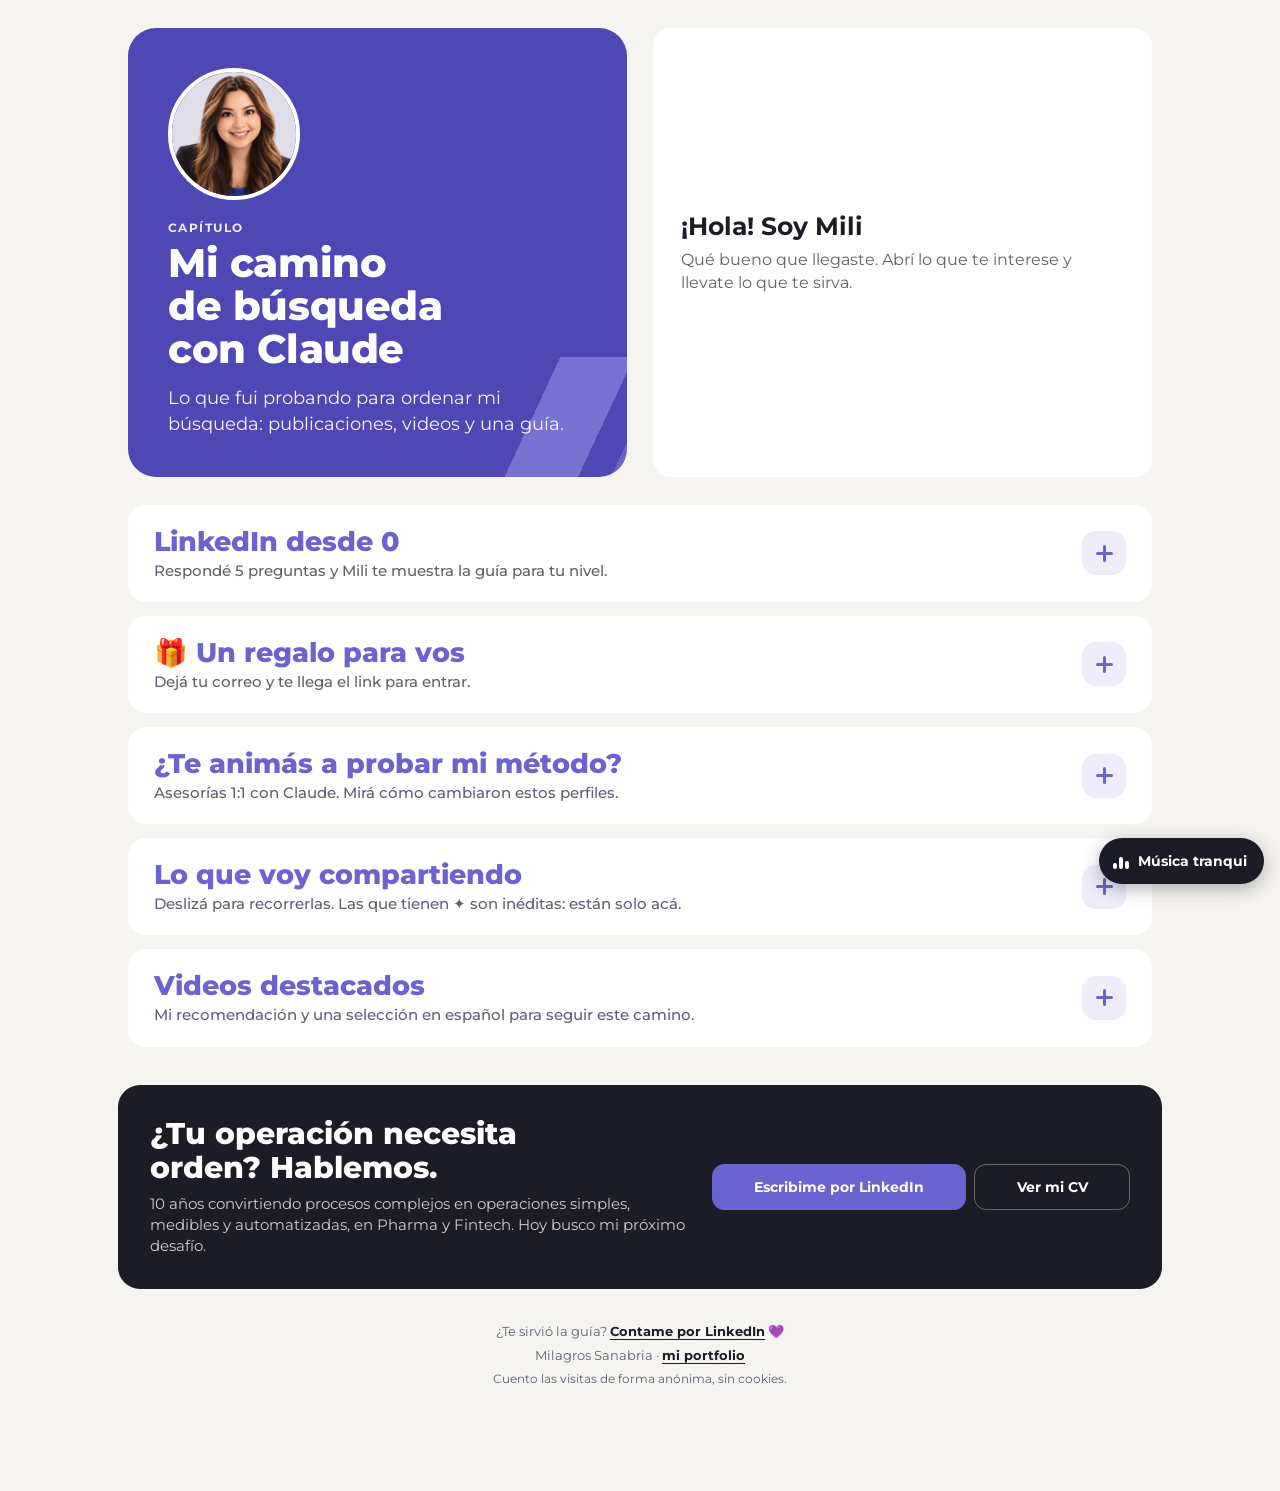
==== commit 44ca41cd: "Mi camino: contacto solo por LinkedIn Co-Authored-By: Claude Opus 5.5 <noreply@anthropic.com>" ====
--- a/mi-camino/index.html
+++ b/mi-camino/index.html
@@ -374,7 +374,7 @@
       <svg aria-hidden="true"><path id="as-base"></path><path id="as-hecho"></path></svg>
       <span class="as-mili" id="as-mili" aria-hidden="true"></span>
     </div>
-    <div class="as-fin" aria-live="polite"><p id="as-mensaje"></p><a id="as-cta" href="https://docs.google.com/forms/d/e/1FAIpQLScmbnu0aRJONMjFqXUlnXOUqYn2CMhx-JE_GlaxfeM27jq9pg/viewform" target="_blank" rel="noopener" data-evento="correo" hidden>Quiero probar tu método</a></div>
+    <div class="as-fin" aria-live="polite"><p id="as-mensaje"></p><a id="as-cta" href="https://www.linkedin.com/in/milagros-sanabria/" target="_blank" rel="noopener" data-evento="linkedin" hidden>Quiero probar tu método</a></div>
   </div>
   <p class="as-nota">Casos reales de asesorías 1:1 con Claude, contados sin nombres.</p>
 </section>
@@ -417,15 +417,14 @@
     <p>10 años convirtiendo procesos complejos en operaciones simples, medibles y automatizadas, en Pharma y Fintech. Hoy busco mi próximo desafío.</p>
   </div>
   <div class="botones">
-    <a class="fuerte" href="../cv-milagros-sanabria.pdf" target="_blank" rel="noopener" data-evento="cv">Ver mi CV</a>
-    <a href="https://www.linkedin.com/in/milagros-sanabria/" target="_blank" rel="noopener" data-evento="linkedin">LinkedIn</a>
-    <a href="https://docs.google.com/forms/d/e/1FAIpQLScmbnu0aRJONMjFqXUlnXOUqYn2CMhx-JE_GlaxfeM27jq9pg/viewform" target="_blank" rel="noopener" data-evento="correo">Escribime</a>
+    <a class="fuerte" href="https://www.linkedin.com/in/milagros-sanabria/" target="_blank" rel="noopener" data-evento="linkedin">Escribime por LinkedIn</a>
+    <a href="../cv-milagros-sanabria.pdf" target="_blank" rel="noopener" data-evento="cv">Ver mi CV</a>
   </div>
 </section>
 
-<div class="contador" id="contador" hidden aria-live="polite"><b id="visitas">0</b><span>visitas y contando 💜</span></div>
-
-<p class="pie">¿Te sirvió la guía? <a href="https://docs.google.com/forms/d/e/1FAIpQLScmbnu0aRJONMjFqXUlnXOUqYn2CMhx-JE_GlaxfeM27jq9pg/viewform" target="_blank" rel="noopener" data-evento="comentario">Escribime y contame</a> 💜<br>Milagros Sanabria · <a href="../">mi portfolio</a><br><small>Cuento las visitas de forma anónima, sin cookies.</small></p>
+<div class="contador" id="contador" hidden aria-live="polite"><b id="visitas">0</b><span>visitas ya recorrieron este camino.<br>¿Te sumás? 💜</span></div>
+
+<p class="pie">¿Te sirvió la guía? <a href="https://www.linkedin.com/in/milagros-sanabria/" target="_blank" rel="noopener" data-evento="comentario">Contame por LinkedIn</a> 💜<br>Milagros Sanabria · <a href="../">mi portfolio</a><br><small>Cuento las visitas de forma anónima, sin cookies.</small></p>
 <button class="musica" id="musica" type="button" aria-pressed="false"><span class="barras" aria-hidden="true"><i></i><i></i><i></i></span><span id="musicaTxt">Música tranqui</span></button>
 
 <script>
@@ -436,7 +435,7 @@
       texto: 'Lo encaré como cualquier proceso:\n\n→ AS-IS: me postulaba a todo, sin filtro.\n→ KPIs: definí qué roles encajan conmigo y qué me falta.\n→ Automatización: con Claude Code armé un script que cada mañana puntúa los avisos y los carga en un Sheet.\n→ TO-BE: LinkedIn y CV con logros en lugar de tareas.\n→ Mejora: a las 2 semanas medí y vi que la IA solo movía datos. La rediseñé: de 1,6 M tokens por día a cero.',
       placas: img('busqueda', 5), alt: 'Mi búsqueda' },
     { chip: "✦ ¿Funcionó?", fecha: 'Inédito · datos al 22 de noviembre', exclusivo: true, titulo: "Si mi trabajo es medir procesos, ¿por qué no medir el de mi propia búsqueda? 📊",
-      texto: "Hace unas semanas rediseñé mi búsqueda con AS-IS, KPIs y TO-BE. Esta es la parte que casi nadie muestra: verificar si funcionó.\n\n→ Visitas al perfil: de 22 a 37 por semana, en promedio.\n→ Impresiones: 5.273 en 28 días.\n→ Seguidores nuevos: +300.\n→ Recruiters: 5 vieron mi perfil.\n\n¿Lo que todavía no funciona? Casi nadie entra a mi portfolio: 5 clics a mis links. Ese es mi ajuste para la próxima vuelta. 🔁\n\nSi querés medir la tuya, empezá por 3 KPIs gratis de LinkedIn: visitas al perfil, recruiters que te vieron y clics a tus links.",
+      texto: "Hace unas semanas rediseñé mi búsqueda con AS-IS, KPIs y TO-BE. Esta es la parte que casi nadie muestra: verificar si funcionó.\n\n→ Visitas al perfil: de 22 a 37 por semana, en promedio.\n→ Impresiones: 5.273 en 28 días.\n→ Seguidores nuevos: +300.\n\nSi querés medir la tuya, empezá por 3 KPIs gratis de LinkedIn: visitas al perfil, recruiters que te vieron y clics a tus links.",
       placas: img("capitulo-2", 3), alt: "Capítulo 2" },
     { chip: "✦ Mi GitHub", fecha: 'Inédito', exclusivo: true, titulo: "No soy programadora. Tengo un GitHub. 💜",
       texto: "Ninguno de mis repos nació de «quiero hacer una app». Cada uno es un proceso que fallaba y me cansé de resolver a mano.\n\n→ Cobros de préstamos en planillas sueltas → una app con rentabilidad mes a mes.\n→ Mi recorrido desparramado en PDFs → un portfolio con apps para probar en vivo.\n→ Una ciudad con 10 trámites en 10 lugares → el prototipo de mi trabajo final.\n\nLo que cambió no es la herramienta, es el orden: primero entiendo el proceso, después lo construyo con Claude Code.\n\nEn las últimas imágenes te dejo las 5 preguntas que me hago antes de automatizar y un prompt para copiar 👇",
@@ -741,7 +740,7 @@
   liPregunta(false);
 
   var ENVIO = 'https://script.google.com/macros/s/AKfycbz4939EEZXoejDVMwi1dE2gyIeWCxg8G1q53vp1p_UlNPlibYDwH2JrfN7omVuGwebc/exec';
-  var RESPALDO = 'No pude enviarla. Escribime a <a href="mailto:milagrosbelensanabria@gmail.com?subject=Quiero%20la%20contrase%C3%B1a%20de%20la%20Gu%C3%ADa%20completa">milagrosbelensanabria@gmail.com</a>.';
+  var RESPALDO = 'No pude enviarla. Escribime por <a href="https://www.linkedin.com/in/milagros-sanabria/" target="_blank" rel="noopener">LinkedIn</a>.';
   function estadoPedido(clase, html) { var s = $('estado'); s.className = clase; s.innerHTML = html; }
   $('pedir').addEventListener('submit', function (e) {
     e.preventDefault();
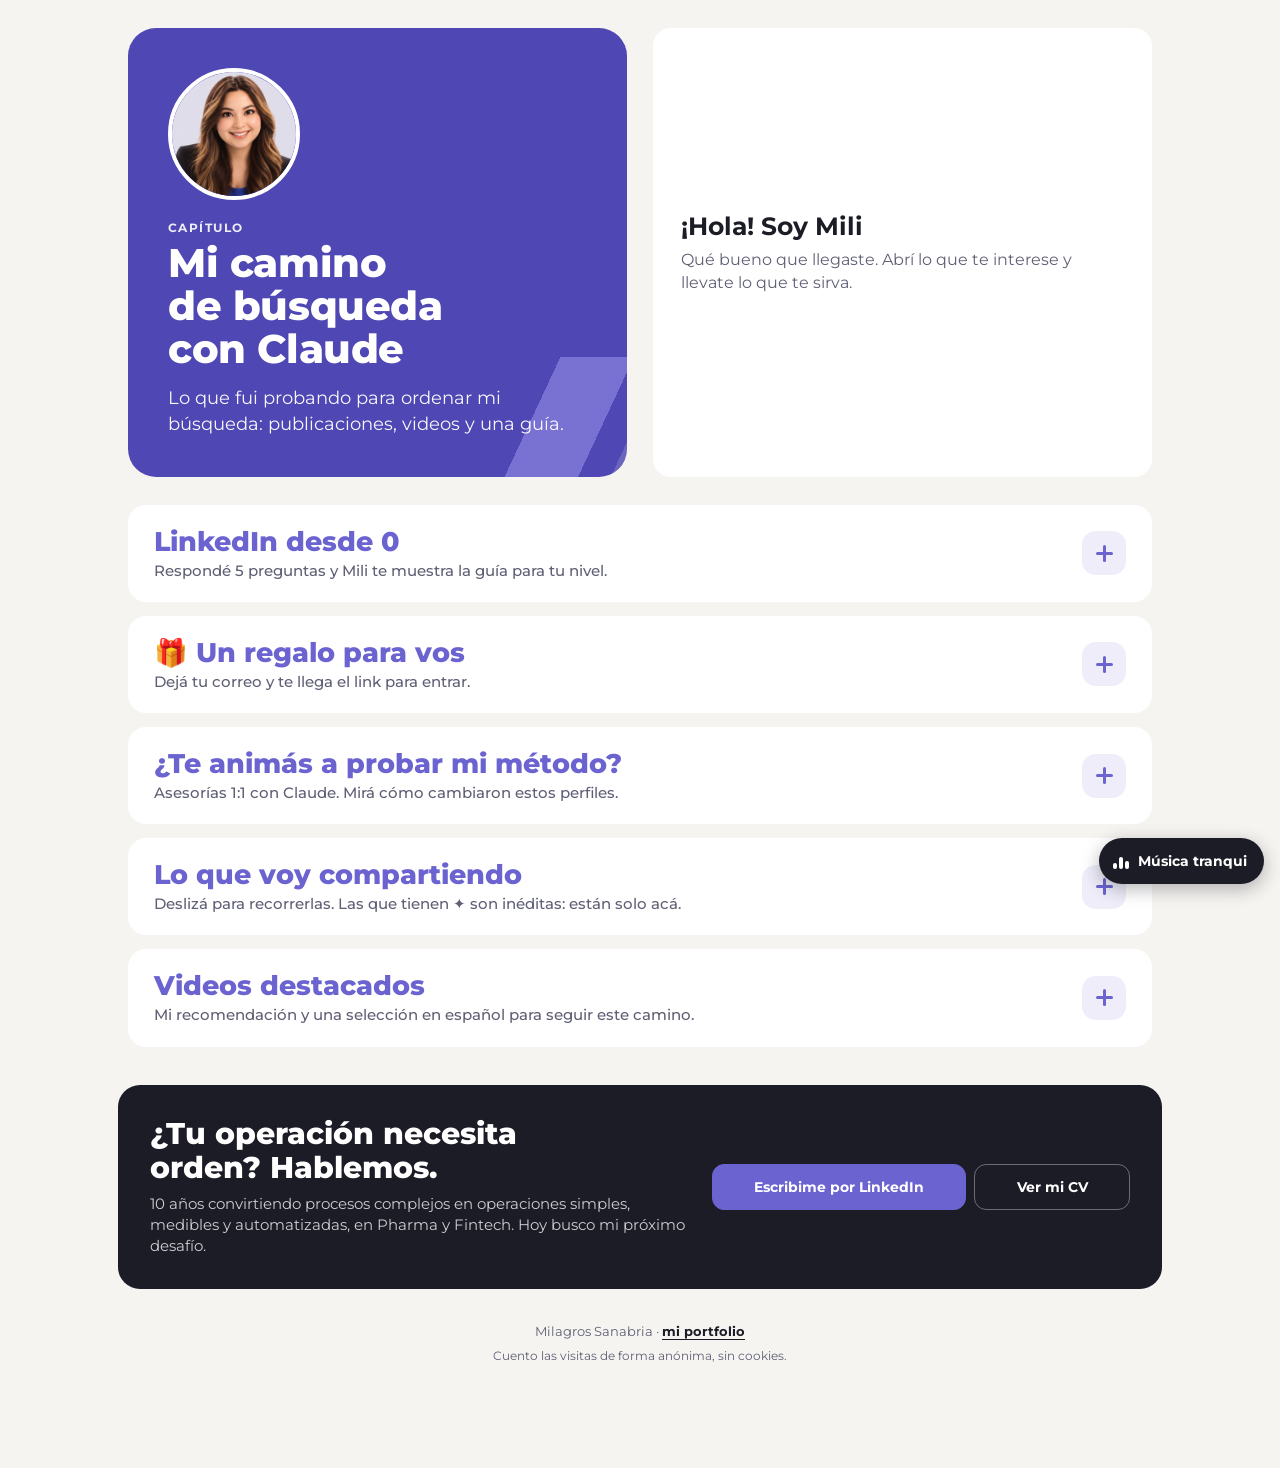
==== commit 249816bd: "Mi camino: cada visita es parte del camino Co-Authored-By: Claude Opus 5.5 <noreply@anthropic.com>" ====
--- a/mi-camino/index.html
+++ b/mi-camino/index.html
@@ -323,6 +323,11 @@
 .contador b { font-size:48px; line-height:1; font-weight:800; letter-spacing:-.02em; font-variant-numeric:tabular-nums; }
 .contador span { font-size:16px; line-height:1.25; font-weight:700; }
 @media (min-width:900px) { .contador { margin:14px auto 0; width:calc(100% - 56px); padding:26px; } .contador b { font-size:58px; } .contador span { font-size:20px; } }
+.contador { flex-direction:column; gap:3px; text-align:center; padding:26px 20px; }
+.contador em { font-style:normal; }
+.contador .c-a { font-size:15px; font-weight:700; opacity:.9; }
+.contador .c-b { margin-top:5px; font-size:16px; font-weight:700; }
+@media (min-width:900px) { .contador { padding:30px; } .contador .c-a { font-size:17px; } .contador .c-b { font-size:19px; } }
 </style>
 </head>
 <body>
@@ -422,9 +427,9 @@
   </div>
 </section>
 
-<div class="contador" id="contador" hidden aria-live="polite"><b id="visitas">0</b><span>visitas ya recorrieron este camino.<br>¿Te sumás? 💜</span></div>
-
-<p class="pie">¿Te sirvió la guía? <a href="https://www.linkedin.com/in/milagros-sanabria/" target="_blank" rel="noopener" data-evento="comentario">Contame por LinkedIn</a> 💜<br>Milagros Sanabria · <a href="../">mi portfolio</a><br><small>Cuento las visitas de forma anónima, sin cookies.</small></p>
+<div class="contador" id="contador" hidden aria-live="polite"><span class="c-a">Sos la visita</span><b>N.º <em id="visitas">0</em></b><span class="c-b">¡Gracias por ser parte de este camino! 💜</span></div>
+
+<p class="pie">Milagros Sanabria · <a href="../">mi portfolio</a><br><small>Cuento las visitas de forma anónima, sin cookies.</small></p>
 <button class="musica" id="musica" type="button" aria-pressed="false"><span class="barras" aria-hidden="true"><i></i><i></i><i></i></span><span id="musicaTxt">Música tranqui</span></button>
 
 <script>
@@ -900,7 +905,7 @@
   }
   setTimeout(function () {
     fetch(URL_TOTAL, { cache: 'no-store' }).then(function (r) { return r.json(); }).then(function (d) {
-      if (d && d.ok && d.total > 0) mostrar(d.total);
+      if (!d || !d.ok || !(d.total > 0)) return; var n = d.total; try { var g = +sessionStorage.getItem('mi-numero'); if (g) n = g; else sessionStorage.setItem('mi-numero', n); } catch (e) {} mostrar(n);
     }).catch(function () {});
   }, 900);
 })();
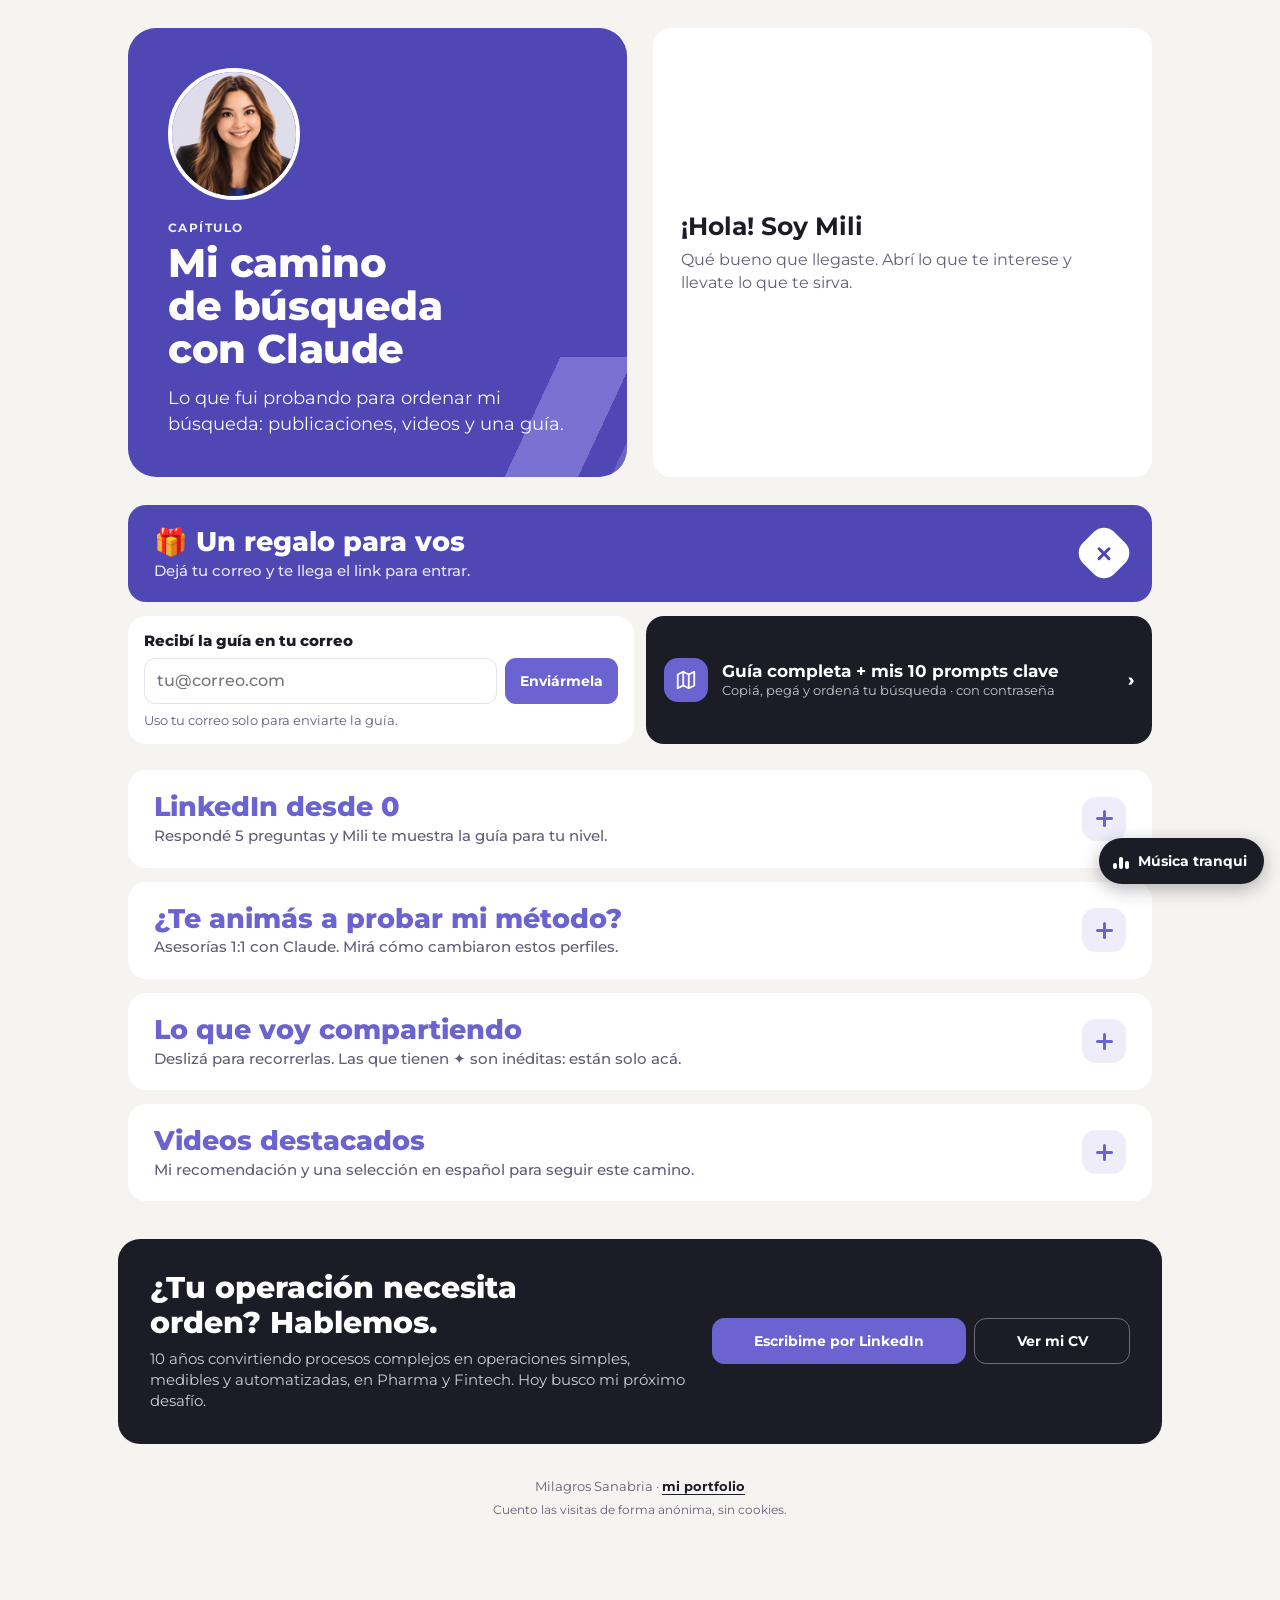
==== commit 6d6c1678: "Mi camino: la guía primera, abierta y destacada Co-Authored-By: Claude Opus 5.5 <noreply@anthropic.c" ====
--- a/mi-camino/index.html
+++ b/mi-camino/index.html
@@ -328,6 +328,16 @@
 .contador .c-a { font-size:15px; font-weight:700; opacity:.9; }
 .contador .c-b { margin-top:5px; font-size:16px; font-weight:700; }
 @media (min-width:900px) { .contador { padding:30px; } .contador .c-a { font-size:17px; } .contador .c-b { font-size:19px; } }
+
+/* La guía, primera y destacada */
+#guia .pedido { order:-1; }
+#guia .acc-boton { background:#4f47b3; color:#fff; }
+#guia .acc-titulo { color:#fff; }
+#guia .acc-desc { color:rgba(255,255,255,.86); }
+#guia .acc-mas { background:rgba(255,255,255,.18); }
+#guia .acc-mas::before, #guia .acc-mas::after { background:#fff; }
+#guia .acc-boton[aria-expanded="true"] .acc-mas { background:#fff; }
+#guia .acc-boton[aria-expanded="true"] .acc-mas::before, #guia .acc-boton[aria-expanded="true"] .acc-mas::after { background:#4f47b3; }
 </style>
 </head>
 <body>
@@ -345,12 +355,6 @@
   </section>
 
 </div>
-
-<section class="li0" id="linkedin" aria-labelledby="t-li">
-  <h2 id="t-li">LinkedIn desde 0</h2>
-  <p>Respondé 5 preguntas y Mili te muestra la guía para tu nivel.</p>
-  <div class="licaja" id="licaja"></div>
-</section>
 
 <section class="acceso" id="guia" aria-labelledby="t-guia">
   <h2 id="t-guia"><span aria-hidden="true">🎁</span> Un regalo para vos</h2>
@@ -367,6 +371,12 @@
       <p id="estado" role="status">Uso tu correo solo para enviarte la guía.</p>
     </form>
   </nav>
+</section>
+
+<section class="li0" id="linkedin" aria-labelledby="t-li">
+  <h2 id="t-li">LinkedIn desde 0</h2>
+  <p>Respondé 5 preguntas y Mili te muestra la guía para tu nivel.</p>
+  <div class="licaja" id="licaja"></div>
 </section>
 
 <section class="as-camino" id="asesorias" aria-labelledby="t-asesorias">
@@ -883,7 +893,7 @@
     a.addEventListener('click', function (e) { if (irA(a.getAttribute('href').slice(1))) e.preventDefault(); });
   });
   addEventListener('hashchange', function () { irA(location.hash.slice(1)); });
-  irA(location.hash.slice(1));
+  if (!irA(location.hash.slice(1))) abrir(document.getElementById('guia'), false);
 })();
 </script>
 <script>
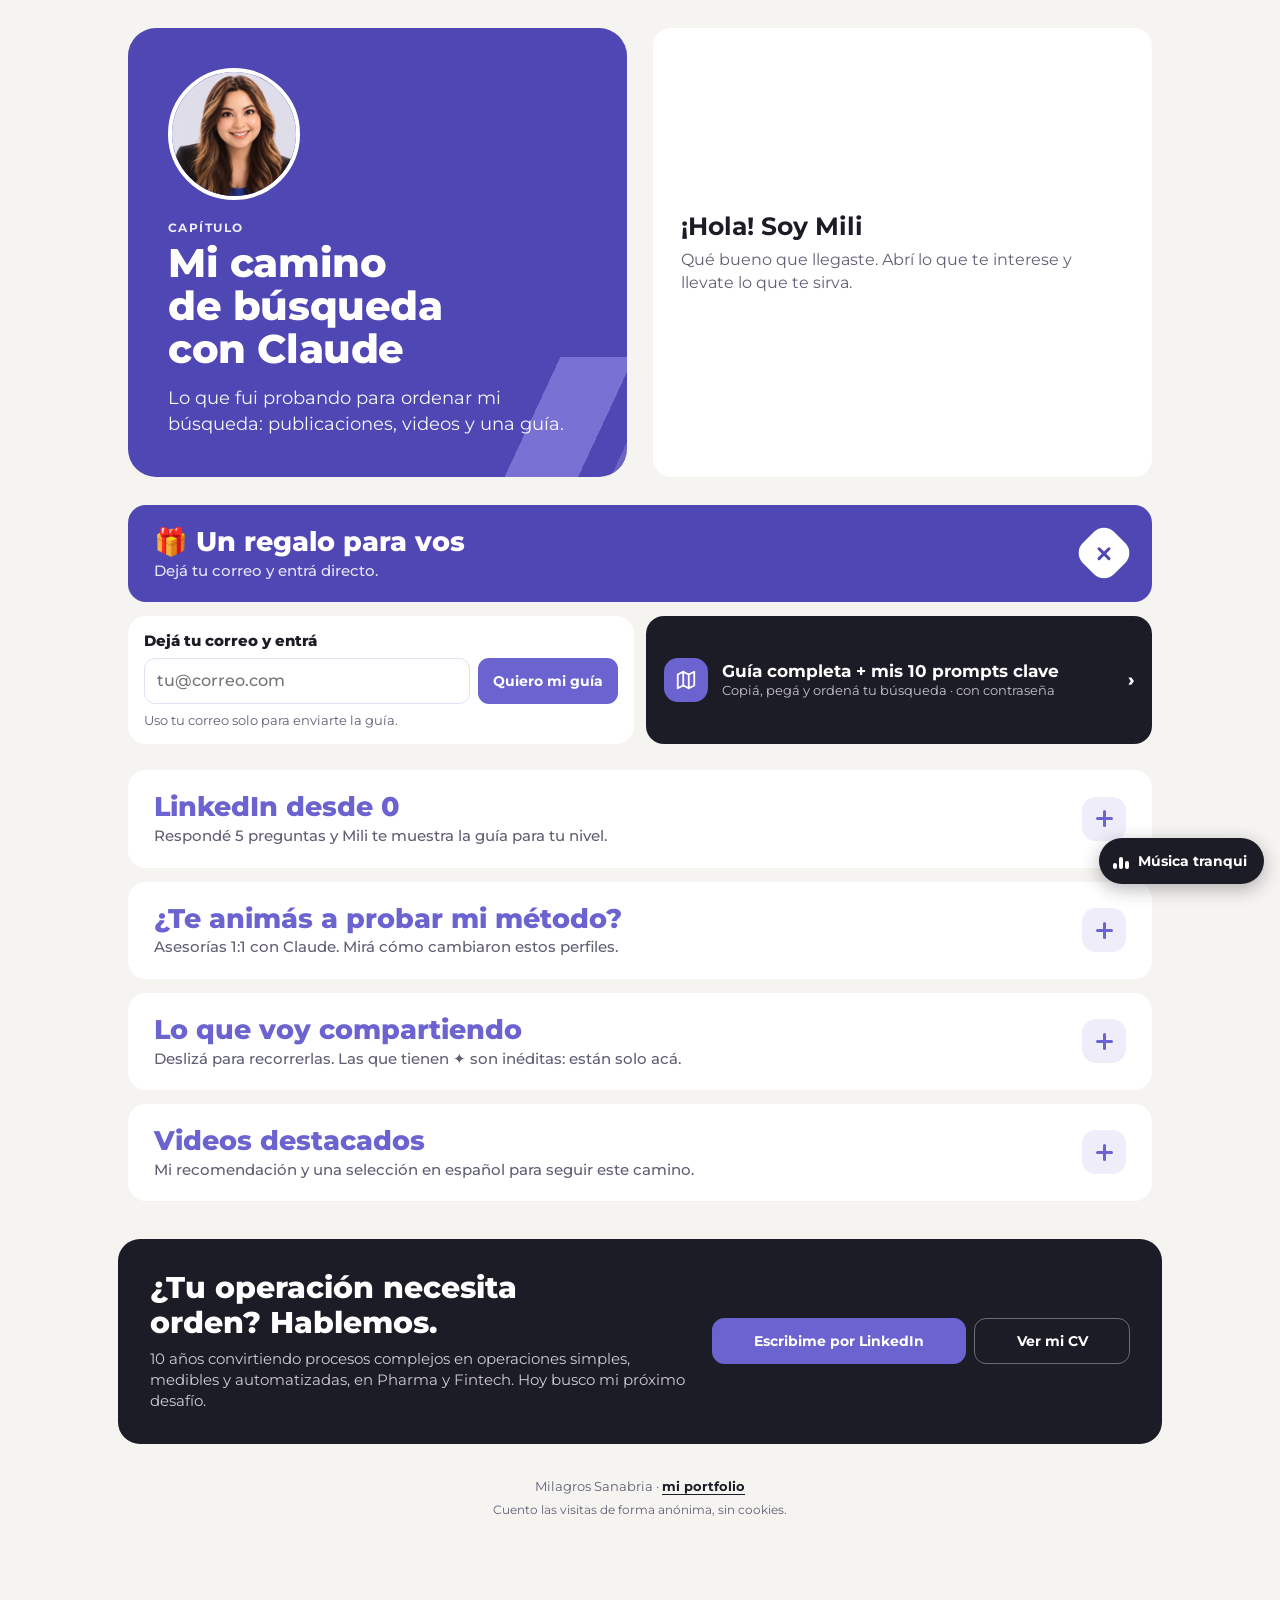
==== commit 2c528f1a: "Mi camino: la guía se abre al dejar el correo Co-Authored-By: Claude Opus 5.5 <noreply@anthropic.com" ====
--- a/mi-camino/index.html
+++ b/mi-camino/index.html
@@ -358,14 +358,14 @@
 
 <section class="acceso" id="guia" aria-labelledby="t-guia">
   <h2 id="t-guia"><span aria-hidden="true">🎁</span> Un regalo para vos</h2>
-  <p>Dejá tu correo y te llega el link para entrar.</p>
+  <p>Dejá tu correo y entrá directo.</p>
   <nav class="lista" aria-label="Accesos">
     <a class="enl prin" href="guia/"><span class="ico"><svg viewBox="0 0 24 24"><path d="M3 6l6-3 6 3 6-3v15l-6 3-6-3-6 3z"/><path d="M9 3v15M15 6v15"/></svg></span><span class="txt"><b>Guía completa + mis 10 prompts clave</b><small>Copiá, pegá y ordená tu búsqueda · con contraseña</small></span><span class="flecha">›</span></a>
     <form class="pedido" id="pedir" novalidate>
-      <label for="correo">Recibí la guía en tu correo</label>
+      <label for="correo">Dejá tu correo y entrá</label>
       <div class="fila">
         <input id="correo" name="email" type="email" inputmode="email" autocomplete="email" autocapitalize="none" spellcheck="false" placeholder="tu@correo.com" required maxlength="254">
-        <button id="enviar" type="submit">Enviármela</button>
+        <button id="enviar" type="submit">Quiero mi guía</button>
       </div>
       <input class="trampa" name="website" type="text" tabindex="-1" autocomplete="off" aria-hidden="true">
       <p id="estado" role="status">Uso tu correo solo para enviarte la guía.</p>
@@ -765,12 +765,13 @@
     fetch(ENVIO, { method: 'POST', body: new URLSearchParams({ email: correo, website: f.website.value }) })
       .then(function (r) { return r.json(); })
       .then(function (d) {
-        if (d.ok) { var dominio = correo.split('@')[1].toLowerCase(), bandeja = /^(gmail|googlemail)\./.test(dominio) ? 'https://mail.google.com/' : /^(hotmail|outlook|live)\./.test(dominio) ? 'https://outlook.live.com/mail/' : /^yahoo\./.test(dominio) ? 'https://mail.yahoo.com/' : ''; estadoPedido('bien', '¡Listo! Tocá el link que te llegó 💜' + (bandeja ? ' <a href="' + bandeja + '" target="_blank" rel="noopener">Abrir mi correo →</a>' : ' Si no lo ves, mirá en Spam.')); f.email.value = ''; }
+        if (d.ok && d.clave) { estadoPedido('bien', '¡Listo! Abriendo tu guía… 💜'); f.email.value = ''; setTimeout(function () { location.href = 'guia/#clave=' + encodeURIComponent(d.clave); }, 450); }
+        else if (d.ok) { var dominio = correo.split('@')[1].toLowerCase(), bandeja = /^(gmail|googlemail)\./.test(dominio) ? 'https://mail.google.com/' : /^(hotmail|outlook|live)\./.test(dominio) ? 'https://outlook.live.com/mail/' : /^yahoo\./.test(dominio) ? 'https://mail.yahoo.com/' : ''; estadoPedido('bien', '¡Listo! Tocá el link que te llegó 💜' + (bandeja ? ' <a href="' + bandeja + '" target="_blank" rel="noopener">Abrir mi correo →</a>' : ' Si no lo ves, mirá en Spam.')); f.email.value = ''; }
         else if (d.motivo === 'correo') estadoPedido('mal', 'Revisá el correo, parece incompleto.');
         else estadoPedido('mal', RESPALDO);
       })
       .catch(function () { estadoPedido('mal', RESPALDO); })
-      .then(function () { b.disabled = false; b.textContent = 'Enviármela'; });
+      .then(function () { b.disabled = false; b.textContent = 'Quiero mi guía'; });
   });
 
   $('musica').addEventListener('click', function () { if (sonando) pausarMusica(); else tocarMusica(); });
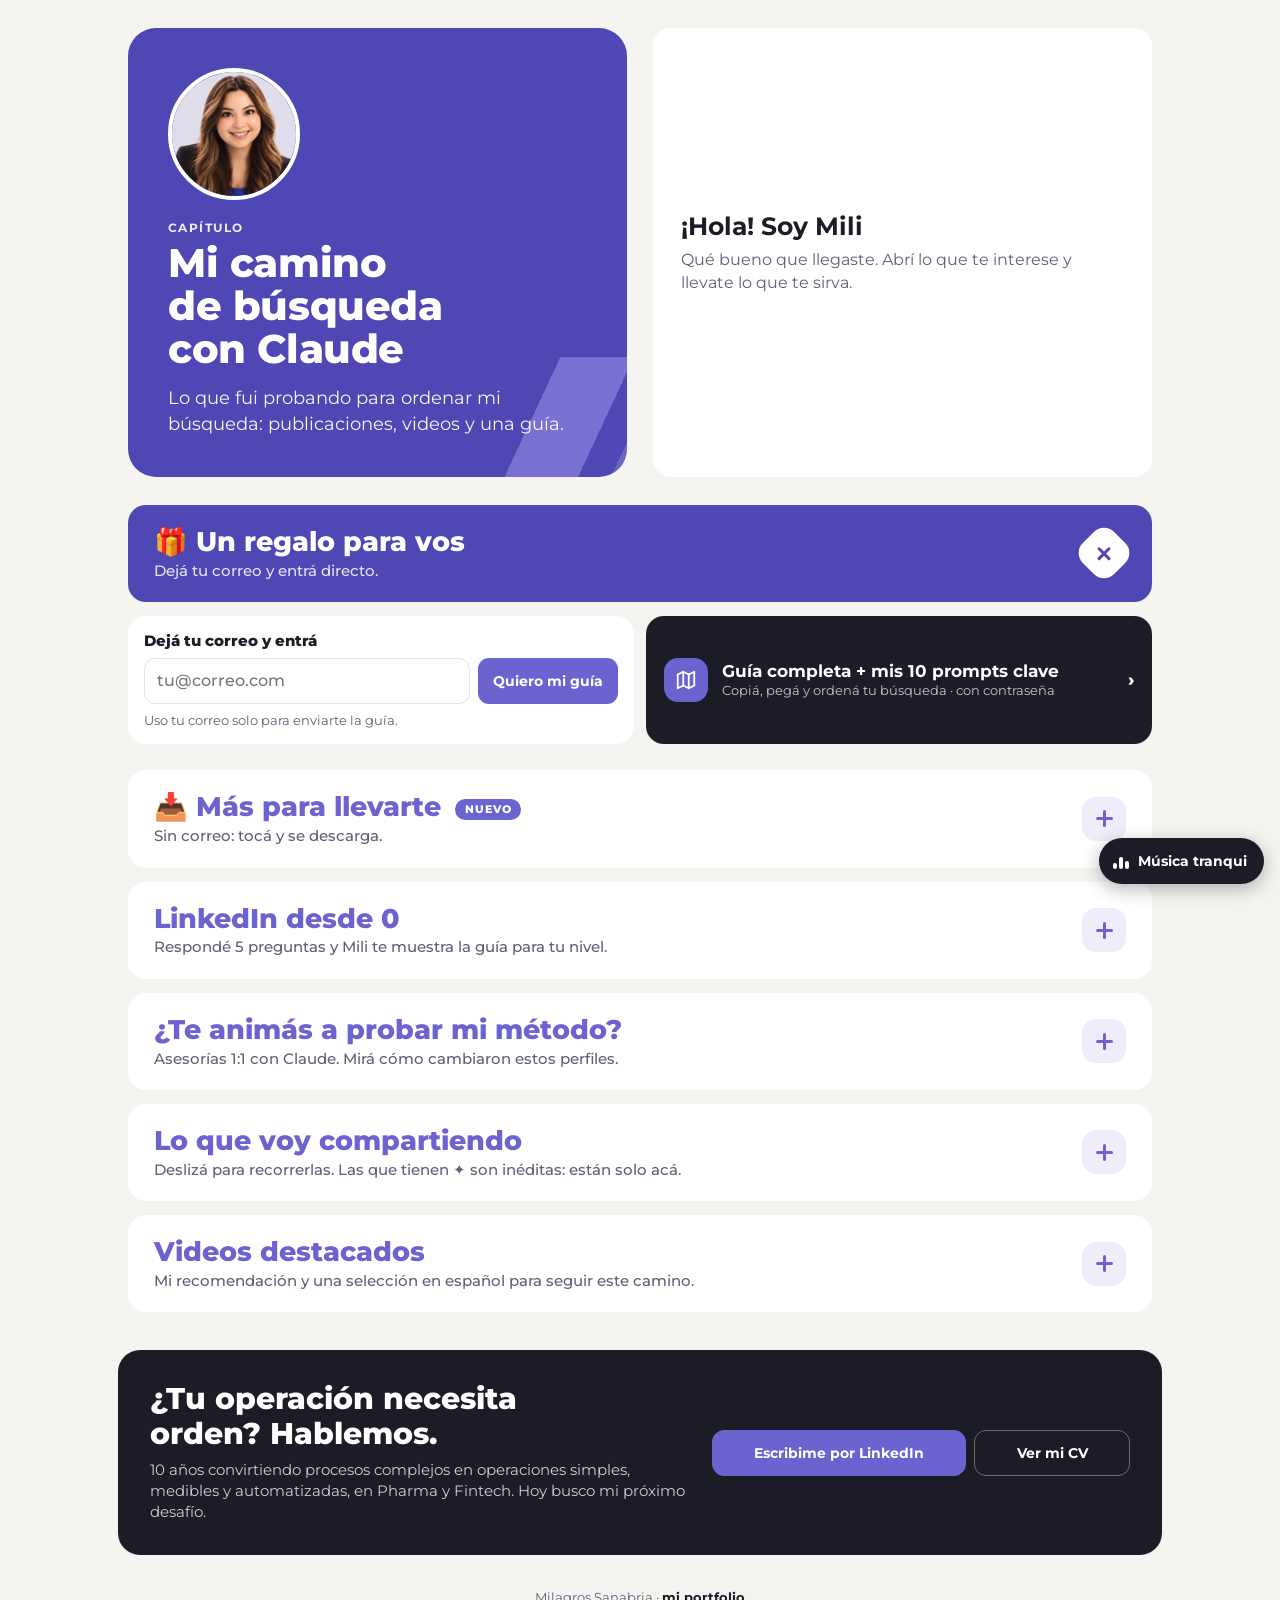
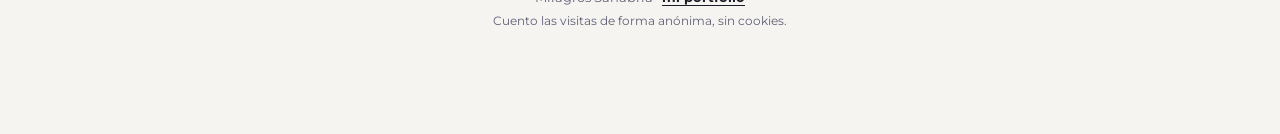
==== commit 694c719f: "Mi camino: suma la sección Más para llevarte con 3 descargas Tablero de búsqueda (xlsx), Kit para pe" ====
--- a/mi-camino/index.html
+++ b/mi-camino/index.html
@@ -96,6 +96,9 @@
 .acceso > h2 { margin:0; font-size:27px; line-height:1.15; font-weight:800; color:var(--medio); text-wrap:balance; }
 .acceso > p { margin:6px 0 16px; color:var(--muted); font-size:14.5px; line-height:1.45; }
 .acceso .lista { padding:0; }
+#descargas .lista { display:grid; gap:10px; }
+.nuevo { display:inline-block; vertical-align:middle; margin-left:6px; font-size:11px; font-weight:800; letter-spacing:.08em; text-transform:uppercase; color:#fff; background:var(--medio); border-radius:999px; padding:4px 10px; }
+@media (prefers-color-scheme: dark) { .nuevo { color:#15141f; } }
 .pubs, .videos { scroll-margin-top:12px; }
 .miniindice { display:flex; flex-wrap:wrap; gap:6px; margin-top:11px; }
 .miniindice a { font-size:12.5px; font-weight:700; color:var(--medio); background:var(--suave); border-radius:999px; padding:9px 12px; }
@@ -231,6 +234,7 @@
   .acceso { padding:34px 28px 6px; }
   .acceso > h2 { font-size:34px; }
   .acceso .lista { display:grid; grid-template-columns:1fr 1fr; gap:12px; align-items:stretch; padding:0; }
+  #descargas .lista { grid-template-columns:repeat(3,1fr); }
   .pubs { padding:44px 28px 20px; }
   .pubs > h2 { font-size:34px; }
   .visor { grid-template-columns:minmax(0,440px) minmax(0,1fr); gap:30px; padding:16px; }
@@ -373,6 +377,16 @@
   </nav>
 </section>
 
+<section class="acceso" id="descargas" aria-labelledby="t-descargas">
+  <h2 id="t-descargas"><span aria-hidden="true">📥</span> Más para llevarte <span class="nuevo">Nuevo</span></h2>
+  <p>Sin correo: tocá y se descarga.</p>
+  <nav class="lista" aria-label="Descargas">
+    <a class="enl" href="descargas/tablero-de-busqueda-con-mili.xlsx" download data-evento="tablero"><span class="ico"><svg viewBox="0 0 24 24"><rect x="3" y="4" width="18" height="16" rx="2"/><path d="M3 10h18M9 10v10M15 10v10"/></svg></span><span class="txt"><b>Tablero de búsqueda</b><small>Planilla con puntaje por aviso, seguimientos y tus números de la semana · Excel o Google Sheets</small></span><span class="flecha">↓</span></a>
+    <a class="enl" href="descargas/kit-referidos-con-mili.pdf" download data-evento="referidos"><span class="ico"><svg viewBox="0 0 24 24"><path d="M21 12a8 8 0 0 1-11.5 7.2L4 20l1-4.6A8 8 0 1 1 21 12z"/><path d="M8.5 11h7M8.5 14h4"/></svg></span><span class="txt"><b>Kit para pedir referidos</b><small>Los mensajes que me sirvieron, listos para copiar · PDF, 11 hojas</small></span><span class="flecha">↓</span></a>
+    <a class="enl" href="descargas/guia-buscar-trabajo-con-mili.pdf" download data-evento="guiamili"><span class="ico"><svg viewBox="0 0 24 24"><circle cx="11" cy="11" r="6.5"/><path d="M20 20l-4.2-4.2"/></svg></span><span class="txt"><b>Guía para buscar trabajo por internet</b><small>Bumeran, ZonaJobs y Computrabajo paso a paso, con Mili · ideal para compartir · PDF</small></span><span class="flecha">↓</span></a>
+  </nav>
+</section>
+
 <section class="li0" id="linkedin" aria-labelledby="t-li">
   <h2 id="t-li">LinkedIn desde 0</h2>
   <p>Respondé 5 preguntas y Mili te muestra la guía para tu nivel.</p>
@@ -861,7 +875,7 @@
 </script>
 <script>
 (function () {
-  var IDS = ['linkedin', 'guia', 'asesorias', 'publicaciones', 'videos'], secciones = [];
+  var IDS = ['linkedin', 'guia', 'descargas', 'asesorias', 'publicaciones', 'videos'], secciones = [];
   IDS.forEach(function (id) {
     var s = document.getElementById(id), h = s.querySelector('h2');
     var d = id === 'asesorias' ? s.querySelector('.as-sub') : s.querySelector(':scope > p');
